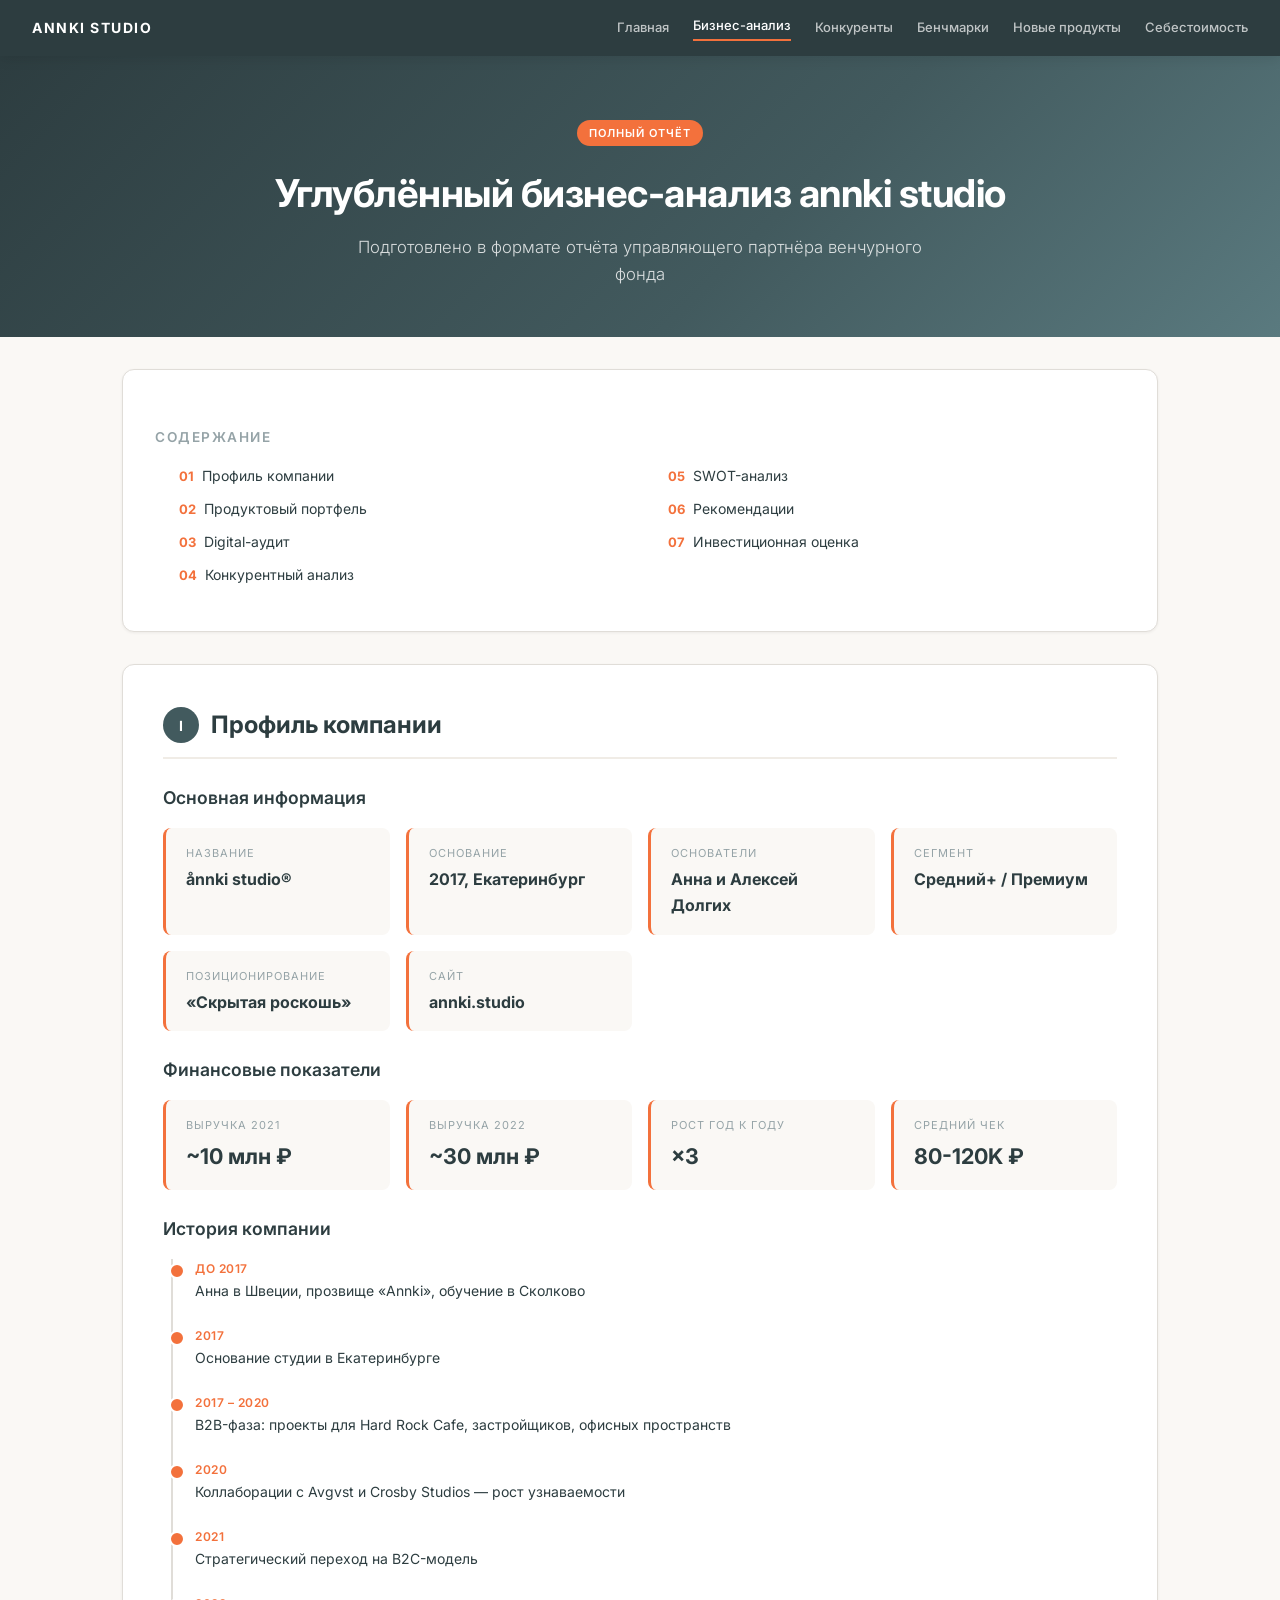
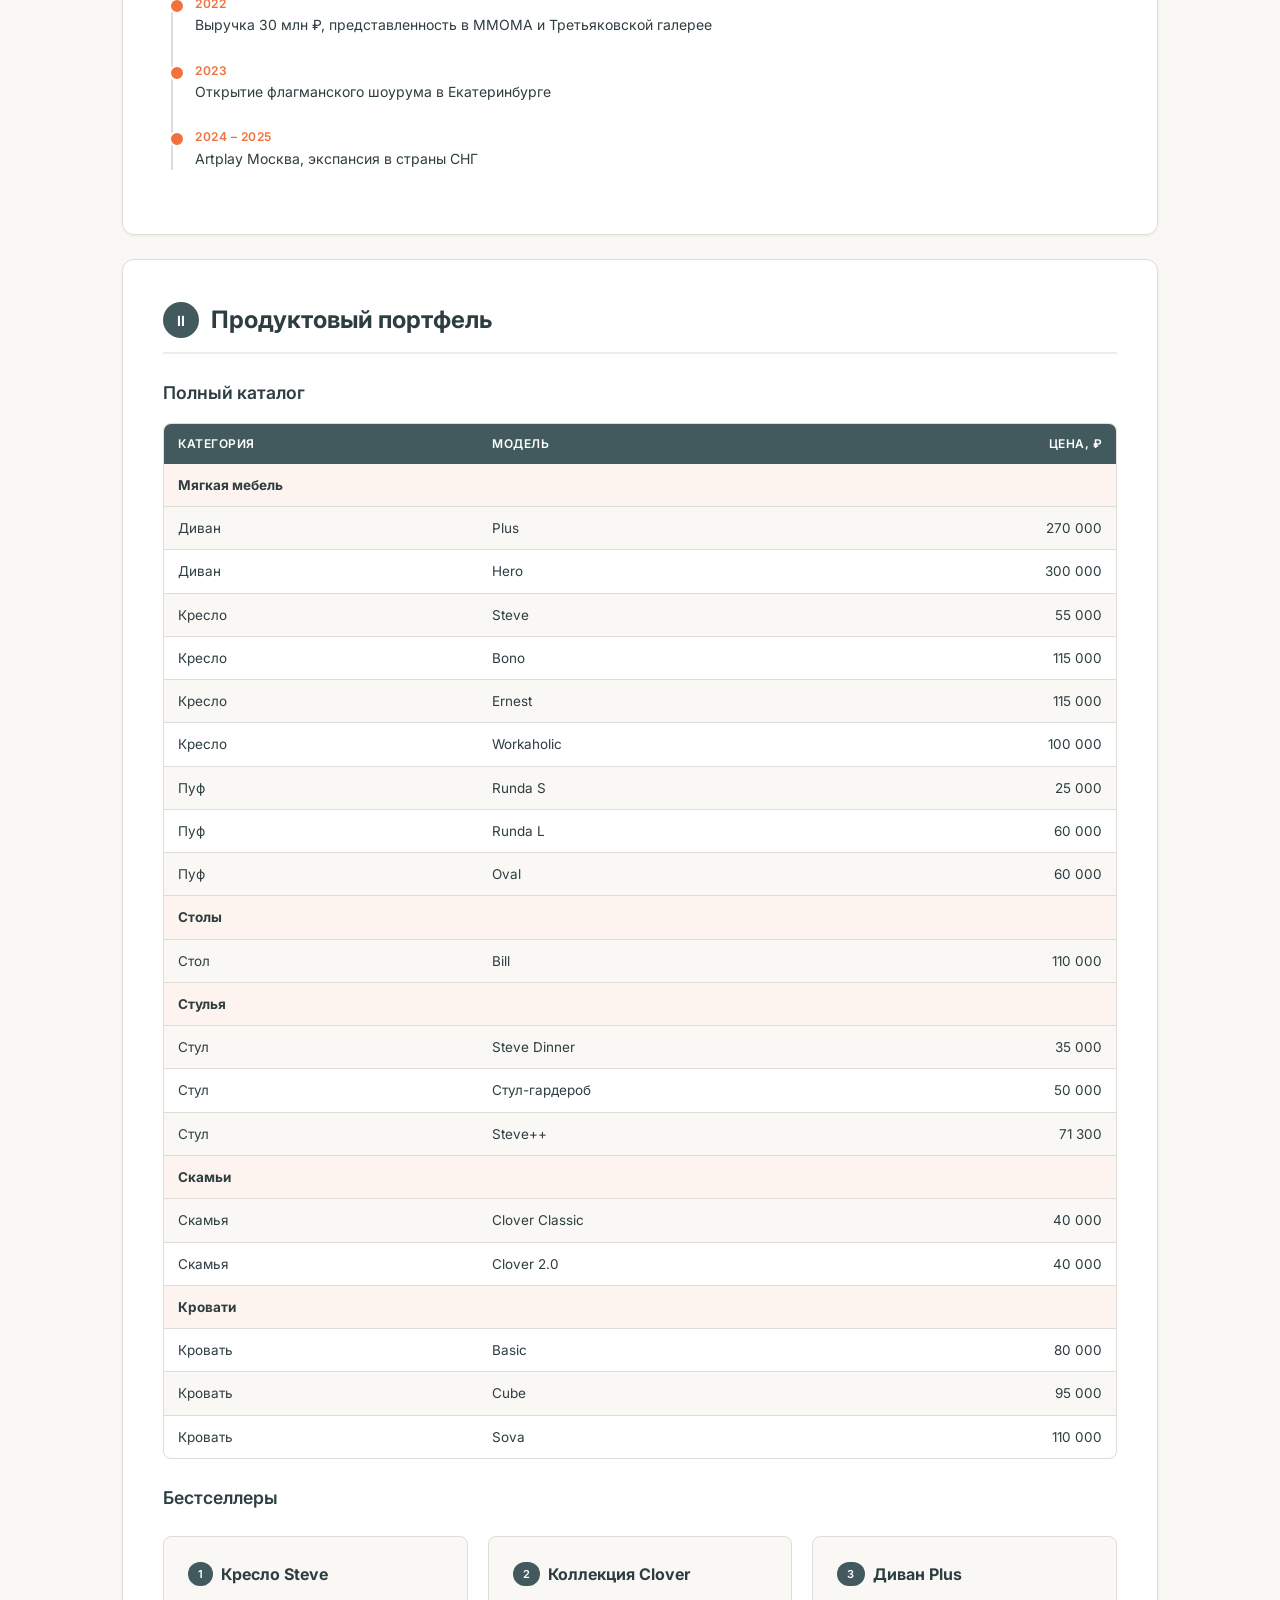
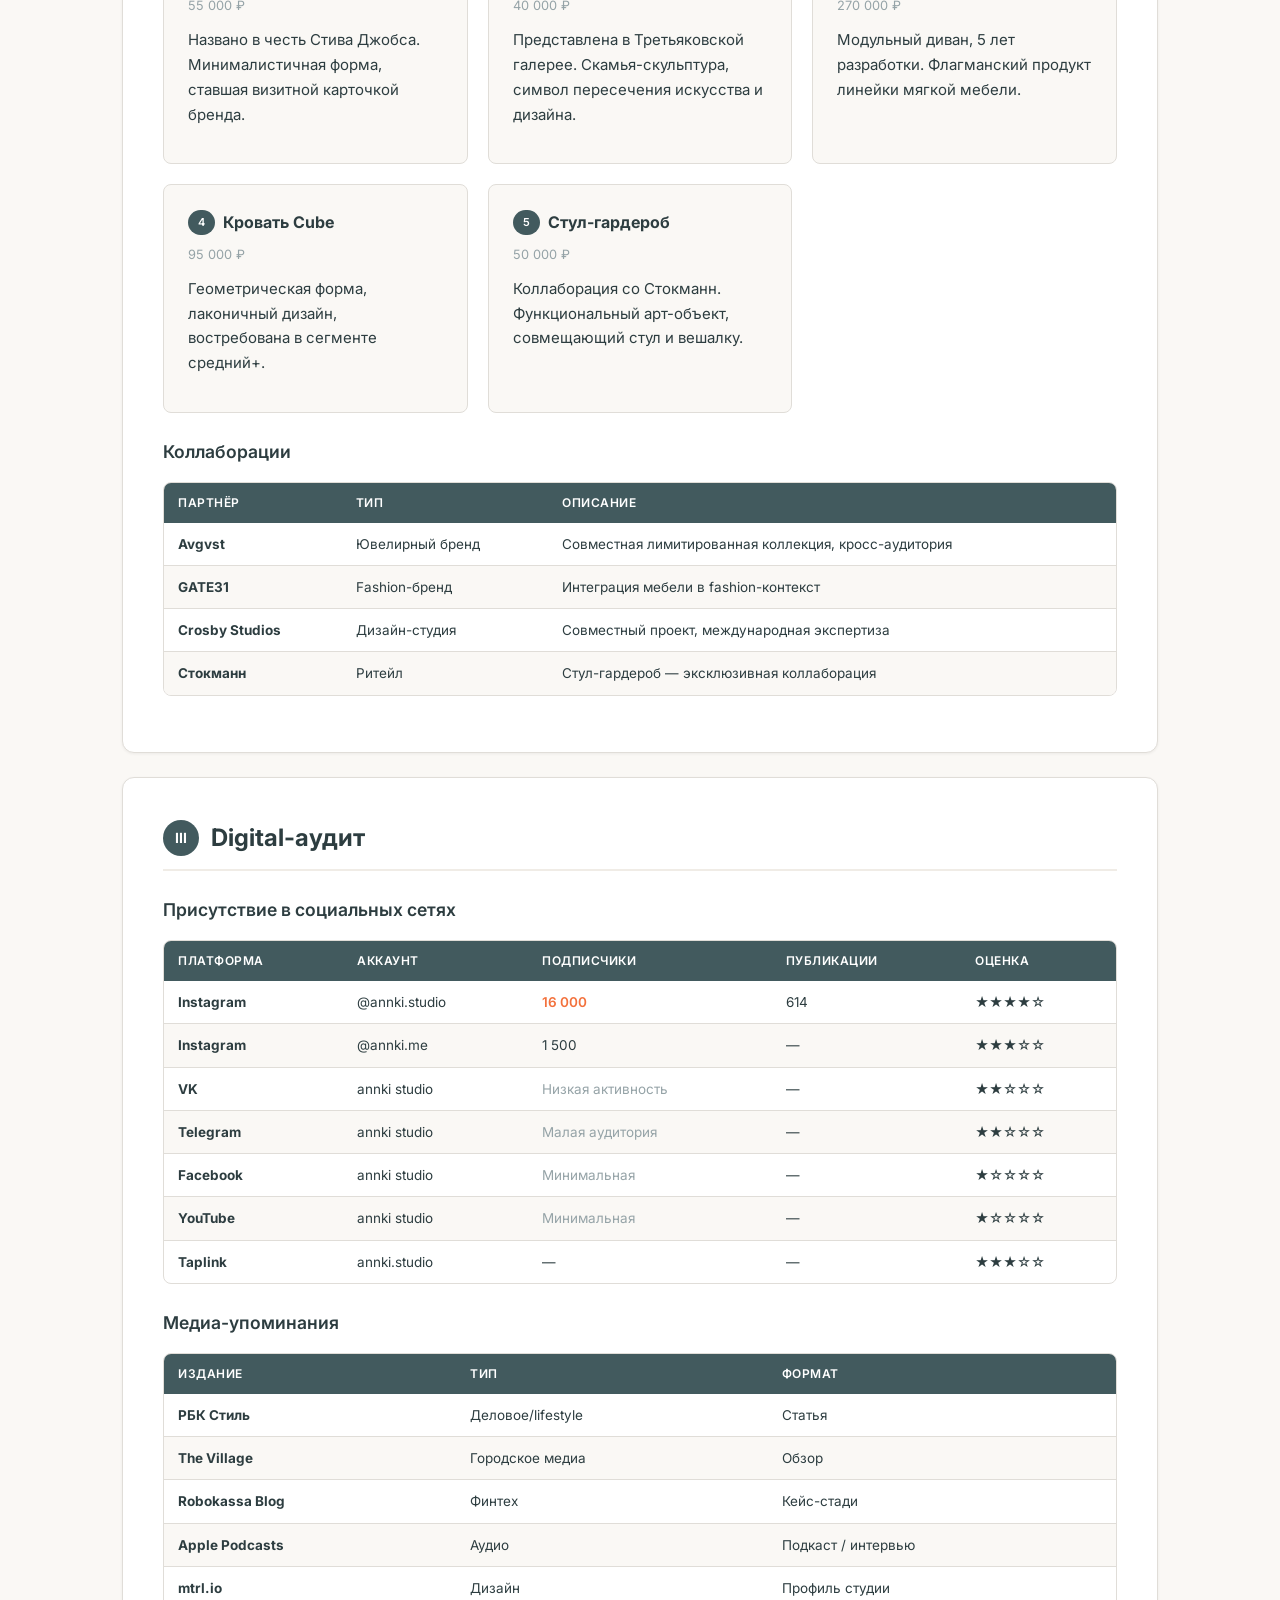
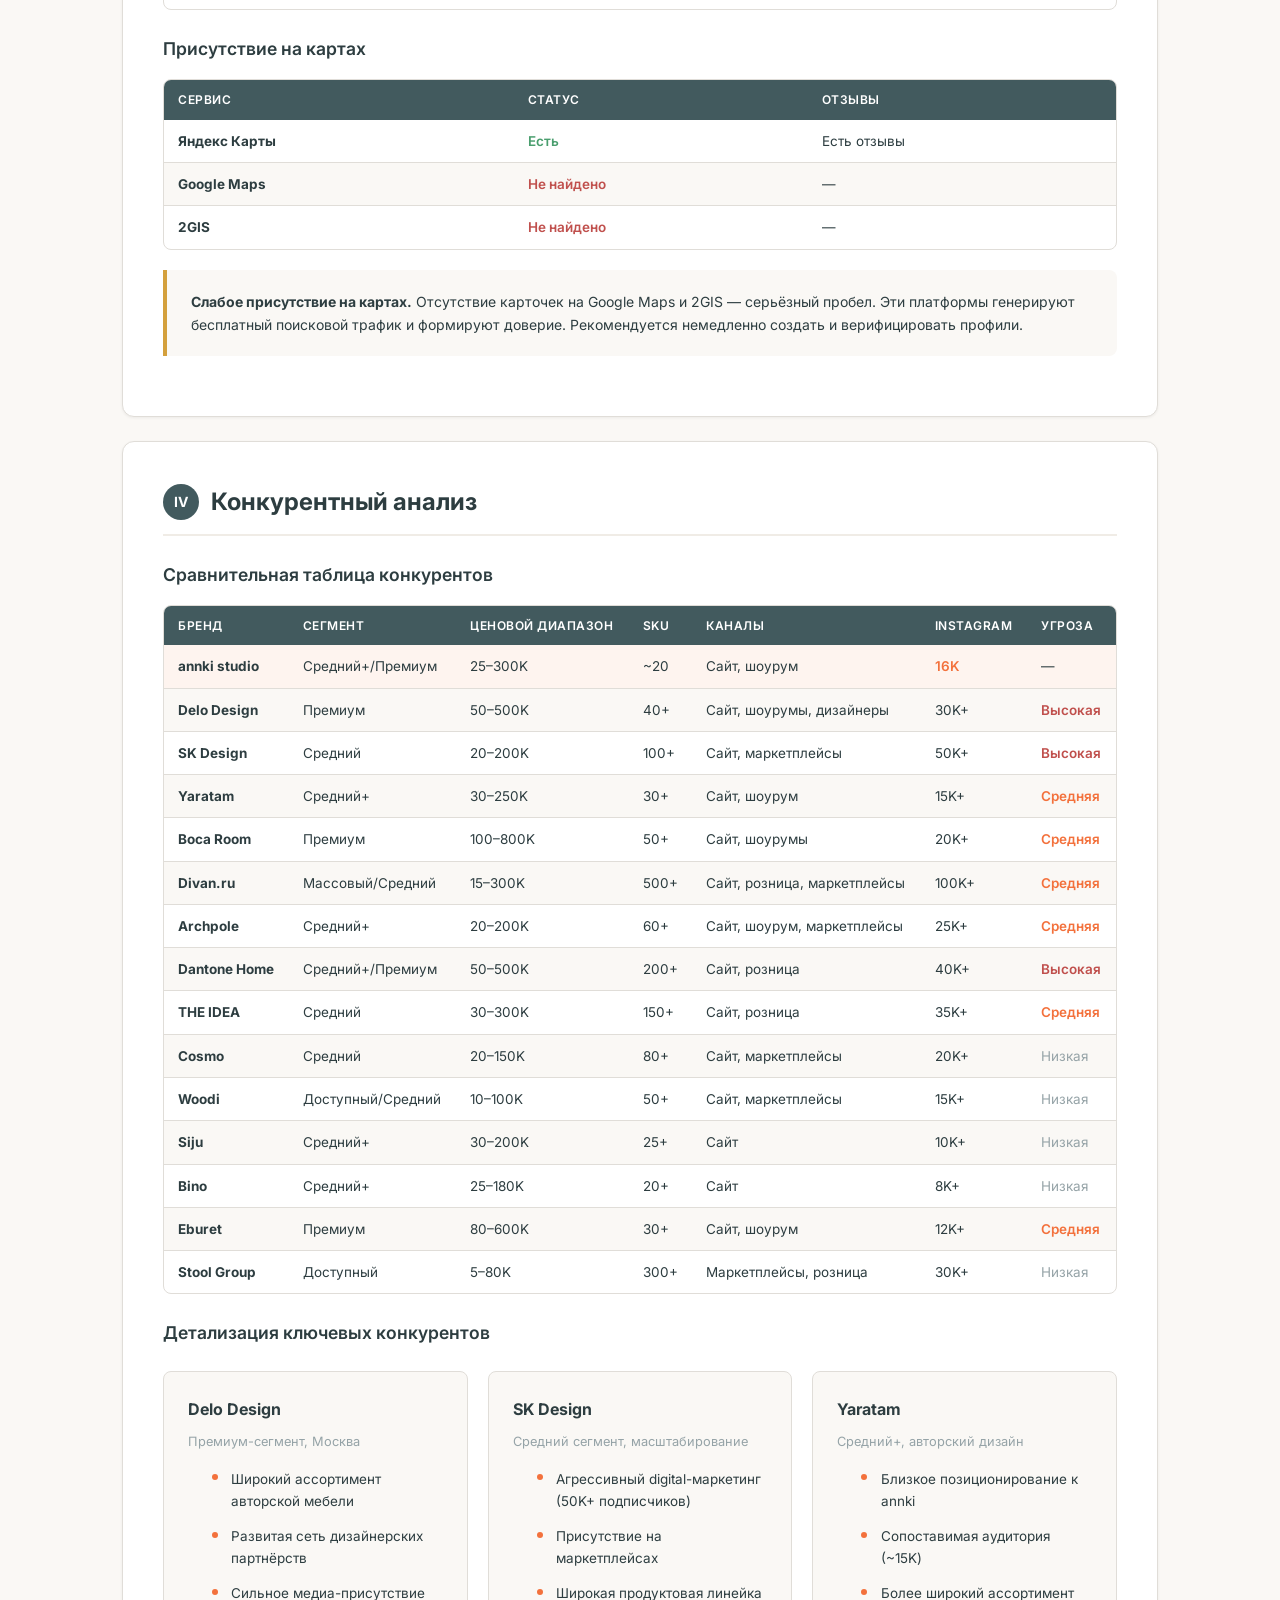
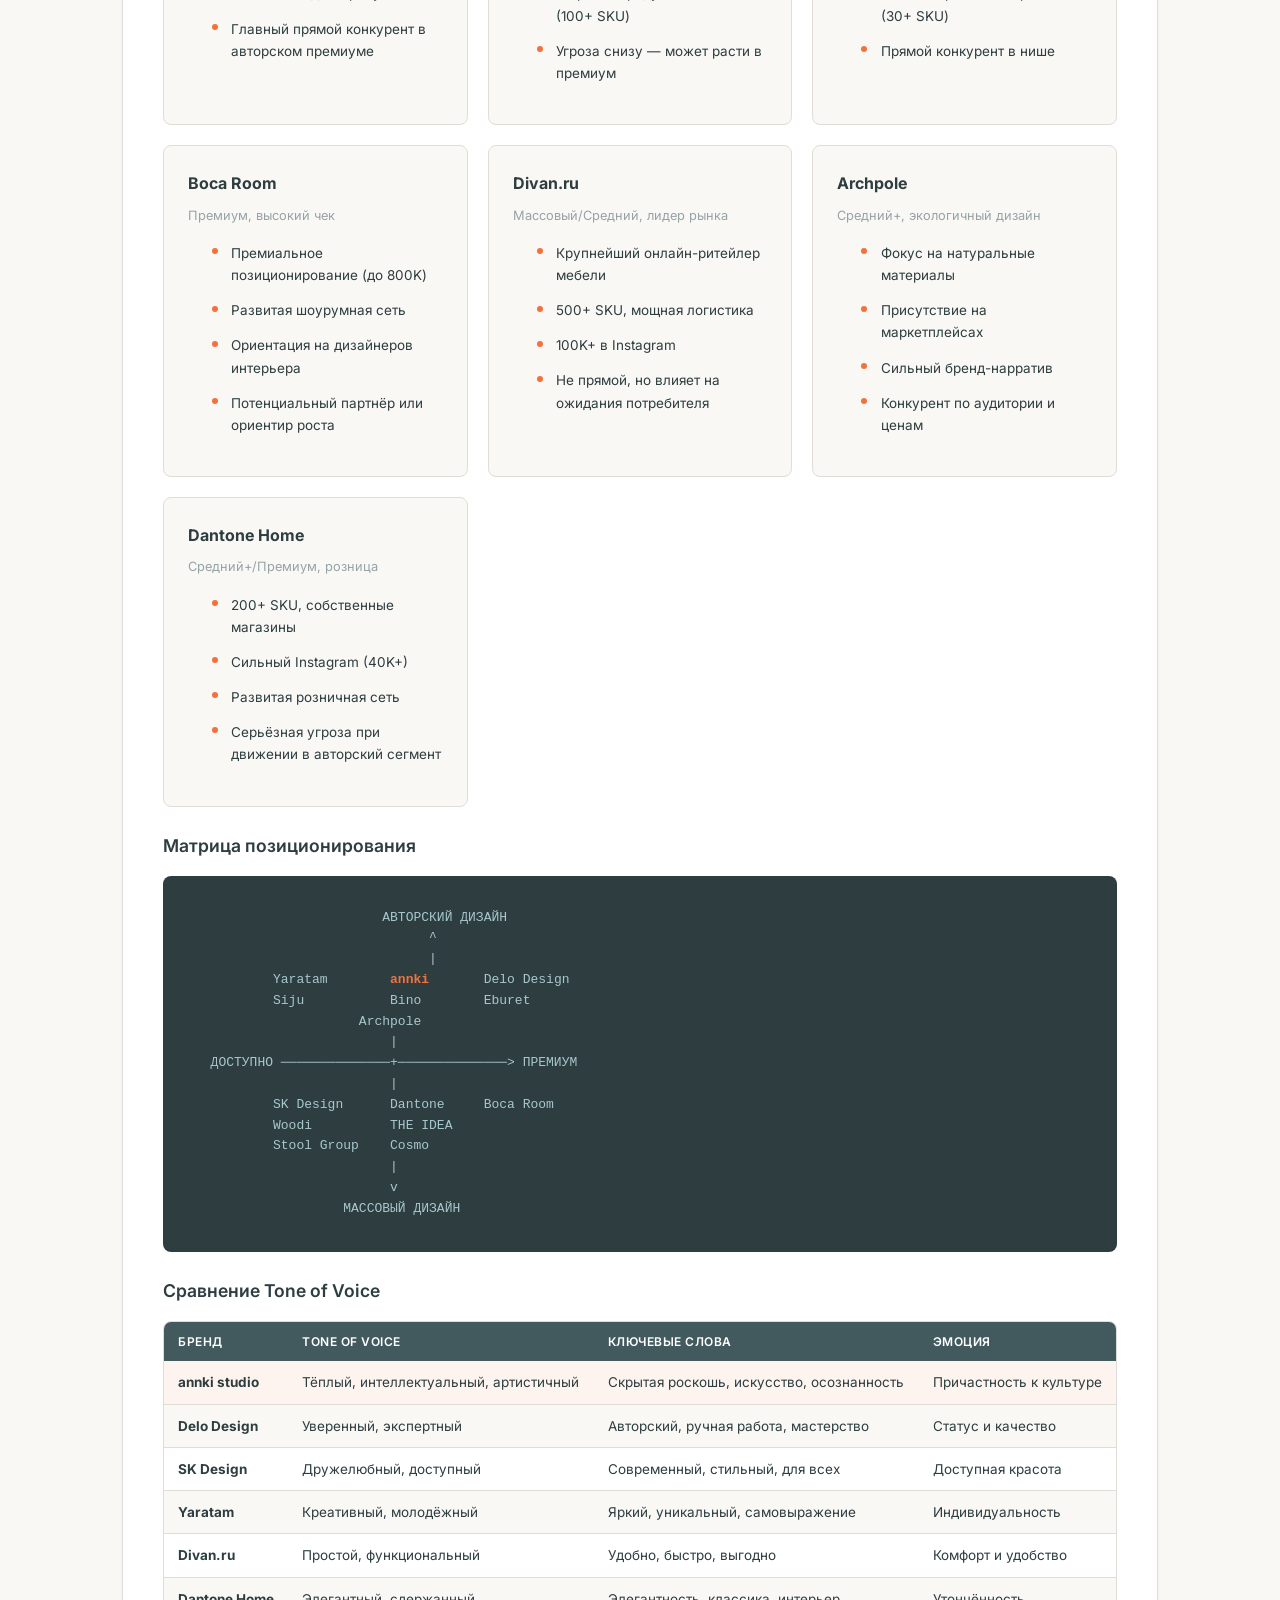
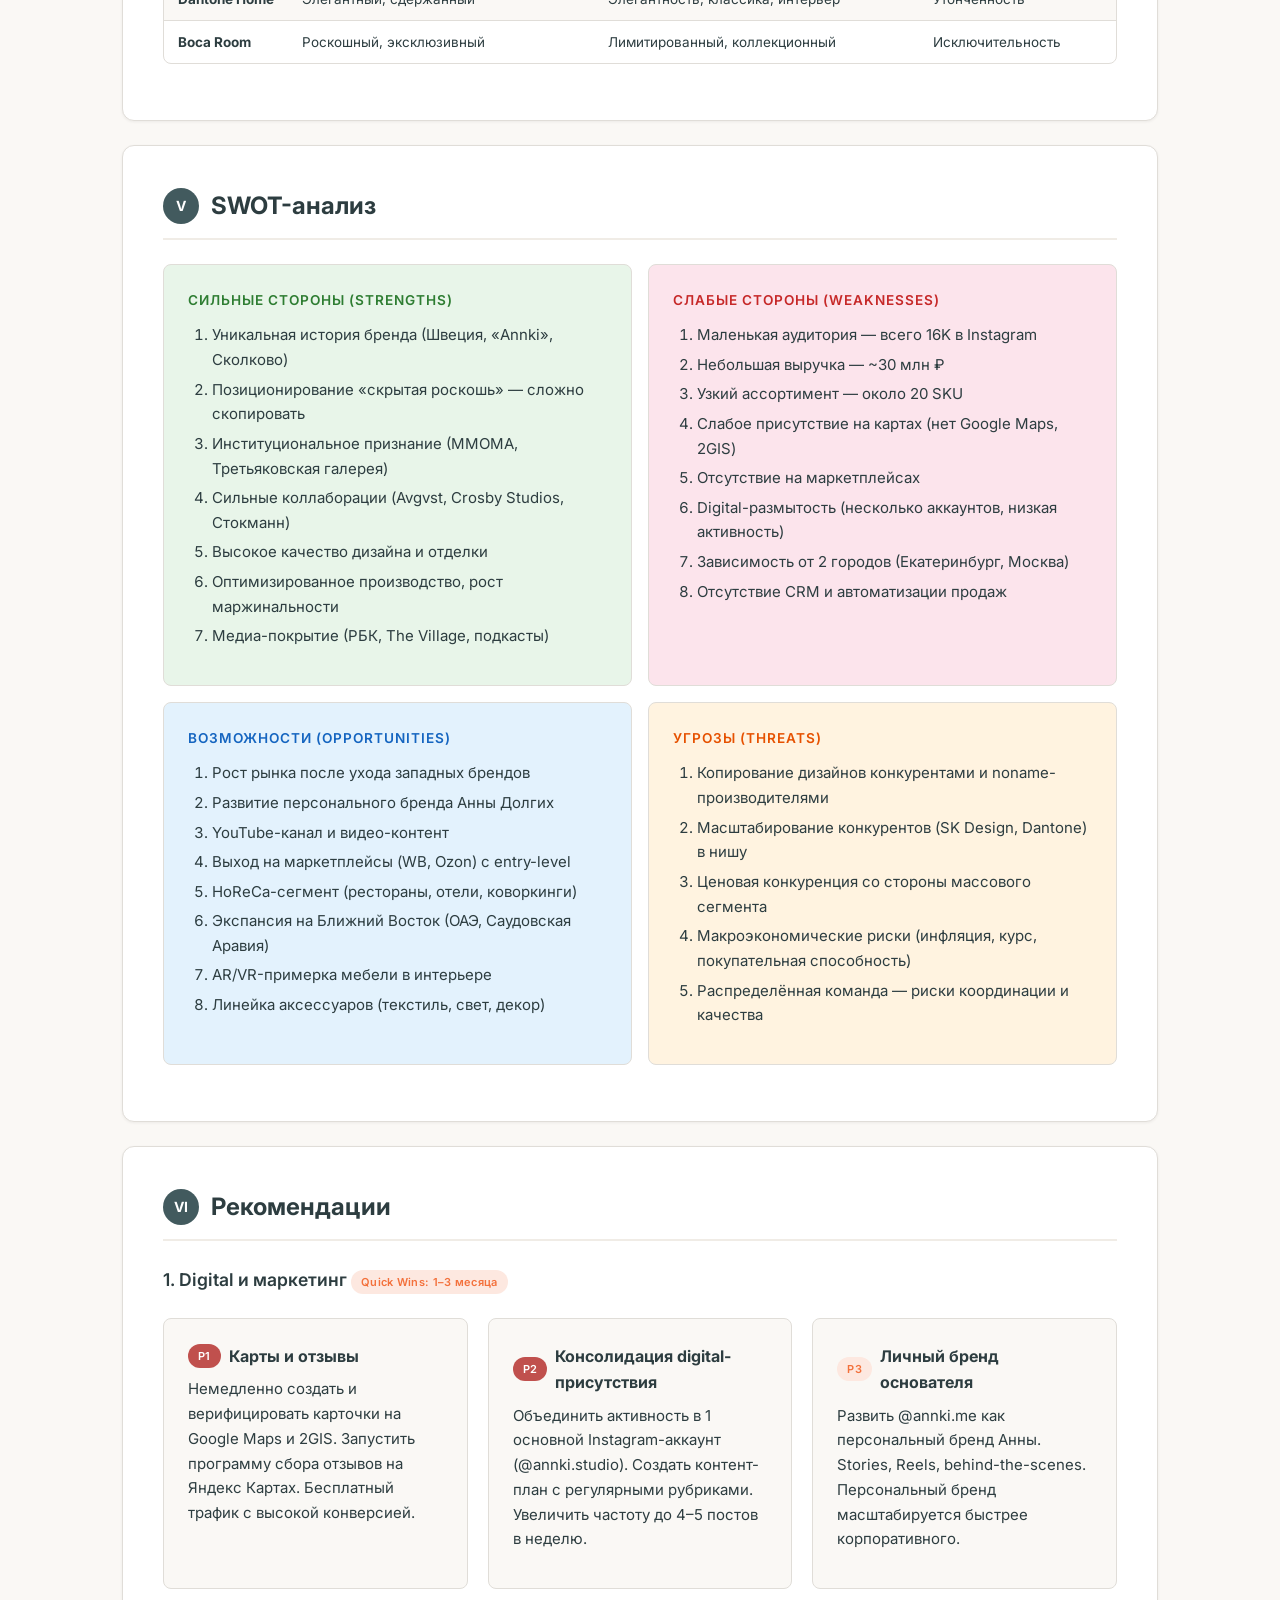
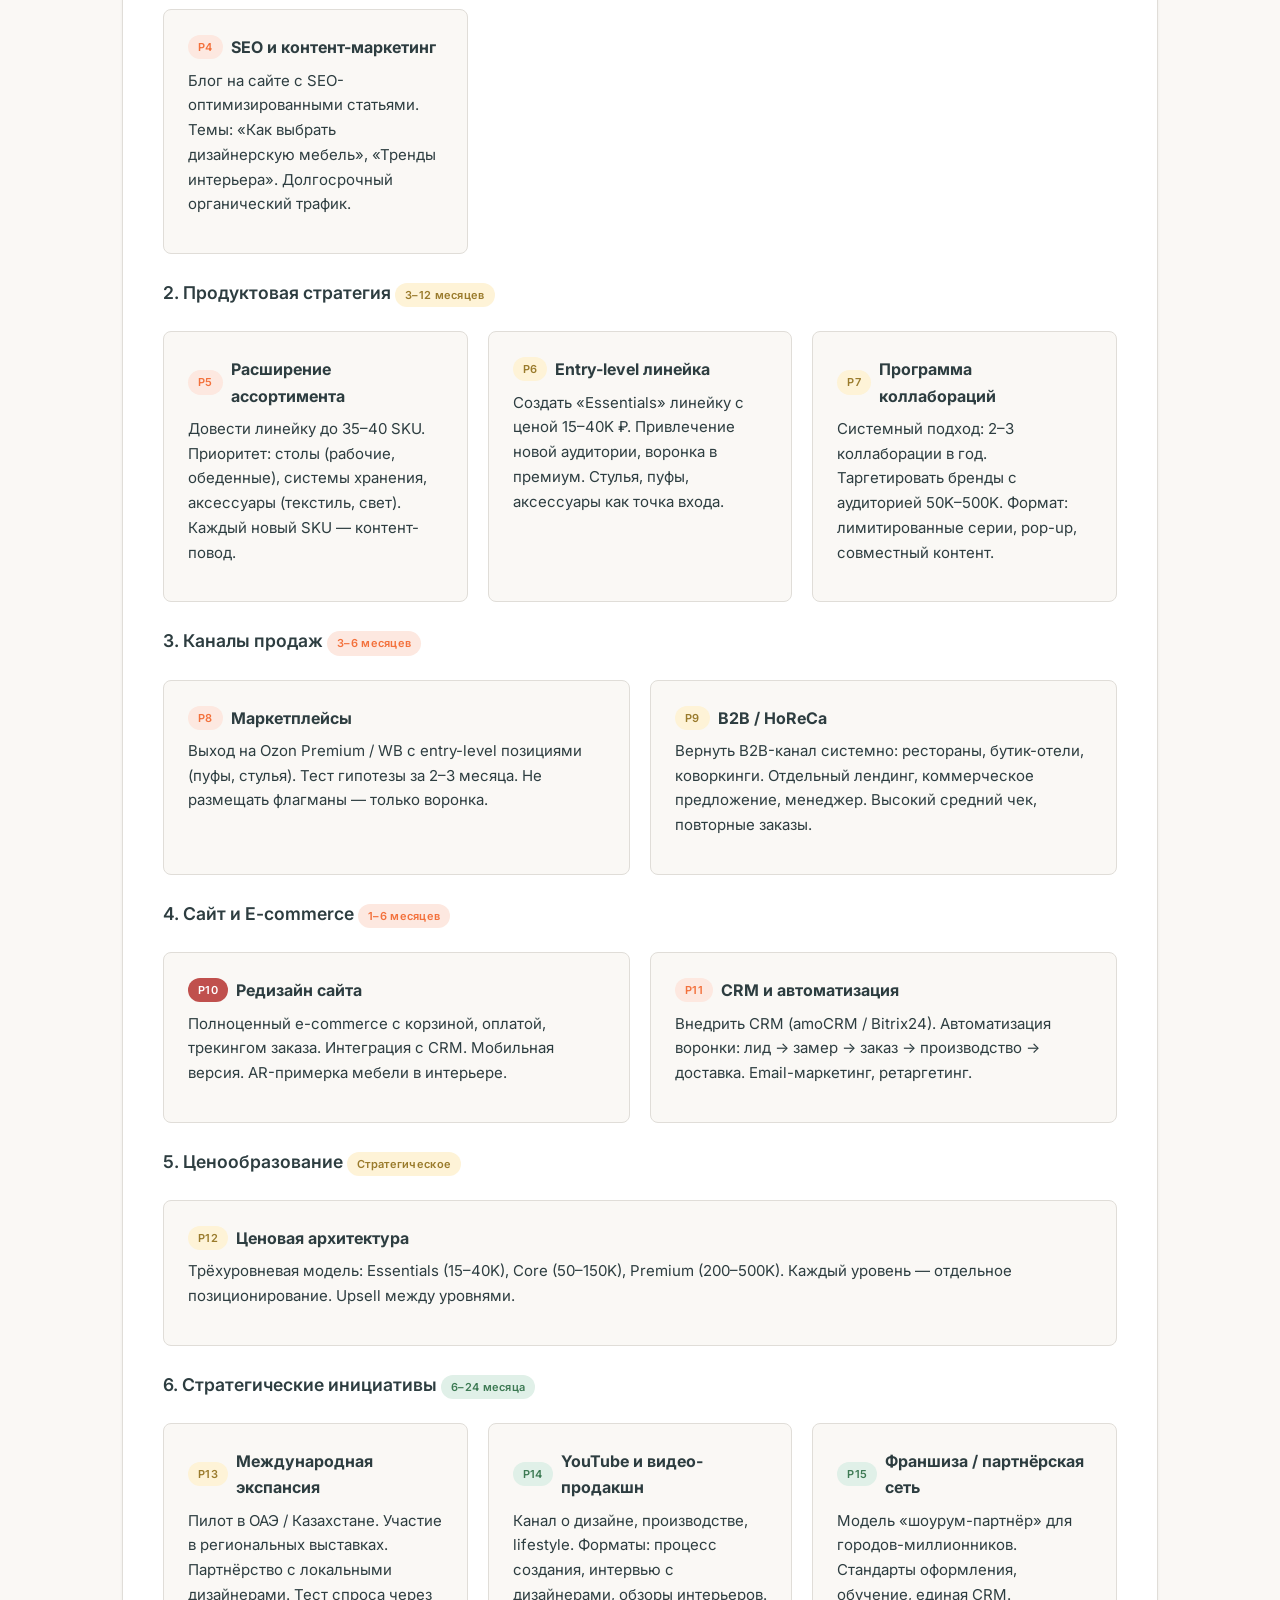
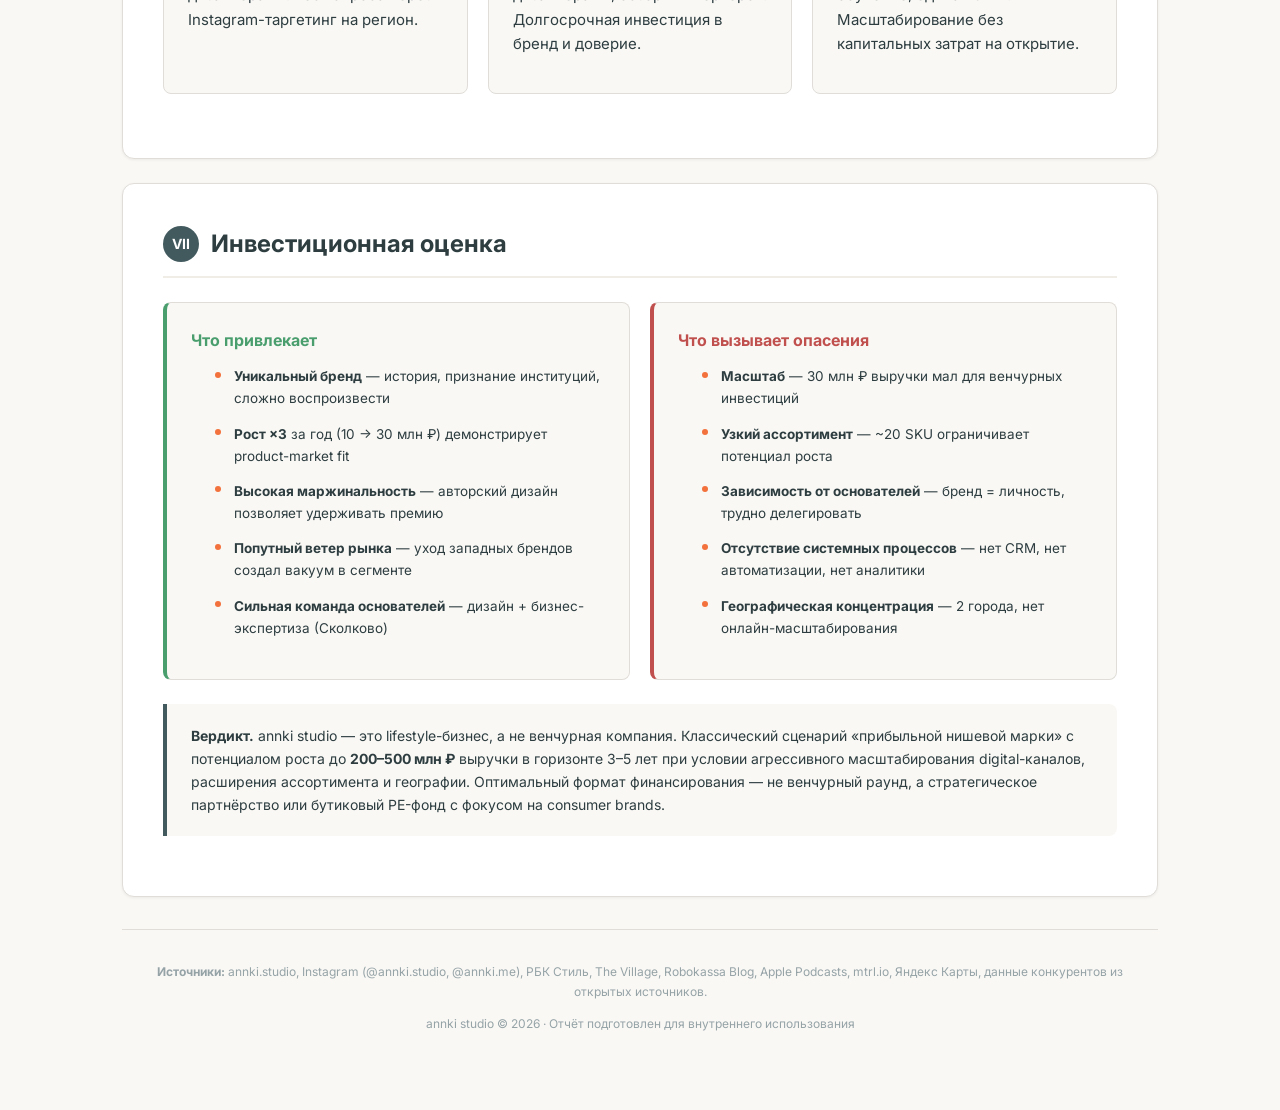
==== analysis.html @ 32418aeb "Initial commit: annki studio analytics portal" ====
<!DOCTYPE html>
<html lang="ru">
<head>
  <meta charset="UTF-8">
  <meta name="viewport" content="width=device-width, initial-scale=1.0">
  <title>Бизнес-анализ — annki studio</title>
  <link rel="stylesheet" href="style.css">
</head>
<body>

<!-- ── Navigation ── -->
<nav class="top-nav">
  <a href="index.html" class="brand">annki studio</a>
  <a href="index.html">Главная</a>
  <a href="analysis.html" class="active">Бизнес-анализ</a>
  <a href="competitors.html">Конкуренты</a>
  <a href="benchmarks.html">Бенчмарки</a>
  <a href="new-products.html">Новые продукты</a>
  <a href="cost-analysis.html">Себестоимость</a>
</nav>

<!-- ── Hero ── -->
<section class="hero">
  <div class="badge">Полный отчёт</div>
  <h1>Углублённый бизнес-анализ annki studio</h1>
  <p class="subtitle">Подготовлено в формате отчёта управляющего партнёра венчурного фонда</p>
</section>

<div class="container">

  <!-- ── Table of Contents ── -->
  <div class="toc">
    <h3>Содержание</h3>
    <ol>
      <li><a href="#part1">Профиль компании</a></li>
      <li><a href="#part2">Продуктовый портфель</a></li>
      <li><a href="#part3">Digital-аудит</a></li>
      <li><a href="#part4">Конкурентный анализ</a></li>
      <li><a href="#part5">SWOT-анализ</a></li>
      <li><a href="#part6">Рекомендации</a></li>
      <li><a href="#part7">Инвестиционная оценка</a></li>
    </ol>
  </div>

  <!-- ══════════════════════════════════════════════ -->
  <!-- PART I — COMPANY PROFILE                      -->
  <!-- ══════════════════════════════════════════════ -->
  <div class="section" id="part1">
    <h2 class="section-title"><span class="num">I</span> Профиль компании</h2>

    <h3>Основная информация</h3>
    <div class="kv-grid">
      <div class="kv-item">
        <div class="kv-label">Название</div>
        <div class="kv-value small">&aring;nnki studio&reg;</div>
      </div>
      <div class="kv-item">
        <div class="kv-label">Основание</div>
        <div class="kv-value small">2017, Екатеринбург</div>
      </div>
      <div class="kv-item">
        <div class="kv-label">Основатели</div>
        <div class="kv-value small">Анна и Алексей Долгих</div>
      </div>
      <div class="kv-item">
        <div class="kv-label">Сегмент</div>
        <div class="kv-value small">Средний+ / Премиум</div>
      </div>
      <div class="kv-item">
        <div class="kv-label">Позиционирование</div>
        <div class="kv-value small">&laquo;Скрытая роскошь&raquo;</div>
      </div>
      <div class="kv-item">
        <div class="kv-label">Сайт</div>
        <div class="kv-value small">annki.studio</div>
      </div>
    </div>

    <h3>Финансовые показатели</h3>
    <div class="kv-grid">
      <div class="kv-item">
        <div class="kv-label">Выручка 2021</div>
        <div class="kv-value">~10 млн &#8381;</div>
      </div>
      <div class="kv-item">
        <div class="kv-label">Выручка 2022</div>
        <div class="kv-value">~30 млн &#8381;</div>
      </div>
      <div class="kv-item">
        <div class="kv-label">Рост год к году</div>
        <div class="kv-value">&times;3</div>
      </div>
      <div class="kv-item">
        <div class="kv-label">Средний чек</div>
        <div class="kv-value">80-120K &#8381;</div>
      </div>
    </div>

    <h3>История компании</h3>
    <div class="timeline">
      <div class="timeline-item">
        <div class="timeline-date">До 2017</div>
        <div class="timeline-content">Анна в Швеции, прозвище &laquo;Annki&raquo;, обучение в Сколково</div>
      </div>
      <div class="timeline-item">
        <div class="timeline-date">2017</div>
        <div class="timeline-content">Основание студии в Екатеринбурге</div>
      </div>
      <div class="timeline-item">
        <div class="timeline-date">2017 &ndash; 2020</div>
        <div class="timeline-content">B2B-фаза: проекты для Hard Rock Cafe, застройщиков, офисных пространств</div>
      </div>
      <div class="timeline-item">
        <div class="timeline-date">2020</div>
        <div class="timeline-content">Коллаборации с Avgvst и Crosby Studios &mdash; рост узнаваемости</div>
      </div>
      <div class="timeline-item">
        <div class="timeline-date">2021</div>
        <div class="timeline-content">Стратегический переход на B2C-модель</div>
      </div>
      <div class="timeline-item">
        <div class="timeline-date">2022</div>
        <div class="timeline-content">Выручка 30&nbsp;млн&nbsp;&#8381;, представленность в ММОМА и Третьяковской галерее</div>
      </div>
      <div class="timeline-item">
        <div class="timeline-date">2023</div>
        <div class="timeline-content">Открытие флагманского шоурума в Екатеринбурге</div>
      </div>
      <div class="timeline-item">
        <div class="timeline-date">2024 &ndash; 2025</div>
        <div class="timeline-content">Artplay Москва, экспансия в страны СНГ</div>
      </div>
    </div>
  </div>

  <!-- ══════════════════════════════════════════════ -->
  <!-- PART II — PRODUCT PORTFOLIO                   -->
  <!-- ══════════════════════════════════════════════ -->
  <div class="section" id="part2">
    <h2 class="section-title"><span class="num">II</span> Продуктовый портфель</h2>

    <h3>Полный каталог</h3>
    <div class="table-wrap">
      <table>
        <thead>
          <tr>
            <th>Категория</th>
            <th>Модель</th>
            <th style="text-align:right">Цена, &#8381;</th>
          </tr>
        </thead>
        <tbody>
          <tr class="cell-highlight"><td colspan="3"><strong>Мягкая мебель</strong></td></tr>
          <tr><td>Диван</td><td>Plus</td><td style="text-align:right">270 000</td></tr>
          <tr><td>Диван</td><td>Hero</td><td style="text-align:right">300 000</td></tr>
          <tr><td>Кресло</td><td>Steve</td><td style="text-align:right">55 000</td></tr>
          <tr><td>Кресло</td><td>Bono</td><td style="text-align:right">115 000</td></tr>
          <tr><td>Кресло</td><td>Ernest</td><td style="text-align:right">115 000</td></tr>
          <tr><td>Кресло</td><td>Workaholic</td><td style="text-align:right">100 000</td></tr>
          <tr><td>Пуф</td><td>Runda S</td><td style="text-align:right">25 000</td></tr>
          <tr><td>Пуф</td><td>Runda L</td><td style="text-align:right">60 000</td></tr>
          <tr><td>Пуф</td><td>Oval</td><td style="text-align:right">60 000</td></tr>
          <tr class="cell-highlight"><td colspan="3"><strong>Столы</strong></td></tr>
          <tr><td>Стол</td><td>Bill</td><td style="text-align:right">110 000</td></tr>
          <tr class="cell-highlight"><td colspan="3"><strong>Стулья</strong></td></tr>
          <tr><td>Стул</td><td>Steve Dinner</td><td style="text-align:right">35 000</td></tr>
          <tr><td>Стул</td><td>Стул-гардероб</td><td style="text-align:right">50 000</td></tr>
          <tr><td>Стул</td><td>Steve++</td><td style="text-align:right">71 300</td></tr>
          <tr class="cell-highlight"><td colspan="3"><strong>Скамьи</strong></td></tr>
          <tr><td>Скамья</td><td>Clover Classic</td><td style="text-align:right">40 000</td></tr>
          <tr><td>Скамья</td><td>Clover 2.0</td><td style="text-align:right">40 000</td></tr>
          <tr class="cell-highlight"><td colspan="3"><strong>Кровати</strong></td></tr>
          <tr><td>Кровать</td><td>Basic</td><td style="text-align:right">80 000</td></tr>
          <tr><td>Кровать</td><td>Cube</td><td style="text-align:right">95 000</td></tr>
          <tr><td>Кровать</td><td>Sova</td><td style="text-align:right">110 000</td></tr>
        </tbody>
      </table>
    </div>

    <h3>Бестселлеры</h3>
    <div class="card-grid">
      <div class="card">
        <div class="card-title"><span class="tag tag-primary">1</span> Кресло Steve</div>
        <div class="card-subtitle">55 000 &#8381;</div>
        <p>Названо в честь Стива Джобса. Минималистичная форма, ставшая визитной карточкой бренда.</p>
      </div>
      <div class="card">
        <div class="card-title"><span class="tag tag-primary">2</span> Коллекция Clover</div>
        <div class="card-subtitle">40 000 &#8381;</div>
        <p>Представлена в Третьяковской галерее. Скамья-скульптура, символ пересечения искусства и дизайна.</p>
      </div>
      <div class="card">
        <div class="card-title"><span class="tag tag-primary">3</span> Диван Plus</div>
        <div class="card-subtitle">270 000 &#8381;</div>
        <p>Модульный диван, 5 лет разработки. Флагманский продукт линейки мягкой мебели.</p>
      </div>
      <div class="card">
        <div class="card-title"><span class="tag tag-primary">4</span> Кровать Cube</div>
        <div class="card-subtitle">95 000 &#8381;</div>
        <p>Геометрическая форма, лаконичный дизайн, востребована в сегменте средний+.</p>
      </div>
      <div class="card">
        <div class="card-title"><span class="tag tag-primary">5</span> Стул-гардероб</div>
        <div class="card-subtitle">50 000 &#8381;</div>
        <p>Коллаборация со Стокманн. Функциональный арт-объект, совмещающий стул и вешалку.</p>
      </div>
    </div>

    <h3>Коллаборации</h3>
    <div class="table-wrap">
      <table>
        <thead>
          <tr>
            <th>Партнёр</th>
            <th>Тип</th>
            <th>Описание</th>
          </tr>
        </thead>
        <tbody>
          <tr><td><strong>Avgvst</strong></td><td>Ювелирный бренд</td><td>Совместная лимитированная коллекция, кросс-аудитория</td></tr>
          <tr><td><strong>GATE31</strong></td><td>Fashion-бренд</td><td>Интеграция мебели в fashion-контекст</td></tr>
          <tr><td><strong>Crosby Studios</strong></td><td>Дизайн-студия</td><td>Совместный проект, международная экспертиза</td></tr>
          <tr><td><strong>Стокманн</strong></td><td>Ритейл</td><td>Стул-гардероб &mdash; эксклюзивная коллаборация</td></tr>
        </tbody>
      </table>
    </div>
  </div>

  <!-- ══════════════════════════════════════════════ -->
  <!-- PART III — DIGITAL AUDIT                      -->
  <!-- ══════════════════════════════════════════════ -->
  <div class="section" id="part3">
    <h2 class="section-title"><span class="num">III</span> Digital-аудит</h2>

    <h3>Присутствие в социальных сетях</h3>
    <div class="table-wrap">
      <table>
        <thead>
          <tr>
            <th>Платформа</th>
            <th>Аккаунт</th>
            <th>Подписчики</th>
            <th>Публикации</th>
            <th>Оценка</th>
          </tr>
        </thead>
        <tbody>
          <tr>
            <td><strong>Instagram</strong></td>
            <td>@annki.studio</td>
            <td class="cell-accent">16 000</td>
            <td>614</td>
            <td>&#9733;&#9733;&#9733;&#9733;&#9734;</td>
          </tr>
          <tr>
            <td><strong>Instagram</strong></td>
            <td>@annki.me</td>
            <td>1 500</td>
            <td>&mdash;</td>
            <td>&#9733;&#9733;&#9733;&#9734;&#9734;</td>
          </tr>
          <tr>
            <td><strong>VK</strong></td>
            <td>annki studio</td>
            <td class="cell-neutral">Низкая активность</td>
            <td>&mdash;</td>
            <td>&#9733;&#9733;&#9734;&#9734;&#9734;</td>
          </tr>
          <tr>
            <td><strong>Telegram</strong></td>
            <td>annki studio</td>
            <td class="cell-neutral">Малая аудитория</td>
            <td>&mdash;</td>
            <td>&#9733;&#9733;&#9734;&#9734;&#9734;</td>
          </tr>
          <tr>
            <td><strong>Facebook</strong></td>
            <td>annki studio</td>
            <td class="cell-neutral">Минимальная</td>
            <td>&mdash;</td>
            <td>&#9733;&#9734;&#9734;&#9734;&#9734;</td>
          </tr>
          <tr>
            <td><strong>YouTube</strong></td>
            <td>annki studio</td>
            <td class="cell-neutral">Минимальная</td>
            <td>&mdash;</td>
            <td>&#9733;&#9734;&#9734;&#9734;&#9734;</td>
          </tr>
          <tr>
            <td><strong>Taplink</strong></td>
            <td>annki.studio</td>
            <td>&mdash;</td>
            <td>&mdash;</td>
            <td>&#9733;&#9733;&#9733;&#9734;&#9734;</td>
          </tr>
        </tbody>
      </table>
    </div>

    <h3>Медиа-упоминания</h3>
    <div class="table-wrap">
      <table>
        <thead>
          <tr>
            <th>Издание</th>
            <th>Тип</th>
            <th>Формат</th>
          </tr>
        </thead>
        <tbody>
          <tr><td><strong>РБК Стиль</strong></td><td>Деловое/lifestyle</td><td>Статья</td></tr>
          <tr><td><strong>The Village</strong></td><td>Городское медиа</td><td>Обзор</td></tr>
          <tr><td><strong>Robokassa Blog</strong></td><td>Финтех</td><td>Кейс-стади</td></tr>
          <tr><td><strong>Apple Podcasts</strong></td><td>Аудио</td><td>Подкаст / интервью</td></tr>
          <tr><td><strong>mtrl.io</strong></td><td>Дизайн</td><td>Профиль студии</td></tr>
        </tbody>
      </table>
    </div>

    <h3>Присутствие на картах</h3>
    <div class="table-wrap">
      <table>
        <thead>
          <tr>
            <th>Сервис</th>
            <th>Статус</th>
            <th>Отзывы</th>
          </tr>
        </thead>
        <tbody>
          <tr><td><strong>Яндекс Карты</strong></td><td class="cell-positive">Есть</td><td>Есть отзывы</td></tr>
          <tr><td><strong>Google Maps</strong></td><td class="cell-negative">Не найдено</td><td>&mdash;</td></tr>
          <tr><td><strong>2GIS</strong></td><td class="cell-negative">Не найдено</td><td>&mdash;</td></tr>
        </tbody>
      </table>
    </div>

    <div class="callout callout-warning">
      <strong>Слабое присутствие на картах.</strong> Отсутствие карточек на Google Maps и 2GIS &mdash; серьёзный пробел. Эти платформы генерируют бесплатный поисковой трафик и формируют доверие. Рекомендуется немедленно создать и верифицировать профили.
    </div>
  </div>

  <!-- ══════════════════════════════════════════════ -->
  <!-- PART IV — COMPETITOR ANALYSIS                 -->
  <!-- ══════════════════════════════════════════════ -->
  <div class="section" id="part4">
    <h2 class="section-title"><span class="num">IV</span> Конкурентный анализ</h2>

    <h3>Сравнительная таблица конкурентов</h3>
    <div class="table-wrap">
      <table>
        <thead>
          <tr>
            <th>Бренд</th>
            <th>Сегмент</th>
            <th>Ценовой диапазон</th>
            <th>SKU</th>
            <th>Каналы</th>
            <th>Instagram</th>
            <th>Угроза</th>
          </tr>
        </thead>
        <tbody>
          <tr class="cell-highlight">
            <td><strong>annki studio</strong></td>
            <td>Средний+/Премиум</td>
            <td>25&ndash;300K</td>
            <td>~20</td>
            <td>Сайт, шоурум</td>
            <td class="cell-accent">16K</td>
            <td>&mdash;</td>
          </tr>
          <tr>
            <td><strong>Delo Design</strong></td>
            <td>Премиум</td>
            <td>50&ndash;500K</td>
            <td>40+</td>
            <td>Сайт, шоурумы, дизайнеры</td>
            <td>30K+</td>
            <td class="cell-negative">Высокая</td>
          </tr>
          <tr>
            <td><strong>SK Design</strong></td>
            <td>Средний</td>
            <td>20&ndash;200K</td>
            <td>100+</td>
            <td>Сайт, маркетплейсы</td>
            <td>50K+</td>
            <td class="cell-negative">Высокая</td>
          </tr>
          <tr>
            <td><strong>Yaratam</strong></td>
            <td>Средний+</td>
            <td>30&ndash;250K</td>
            <td>30+</td>
            <td>Сайт, шоурум</td>
            <td>15K+</td>
            <td class="cell-accent">Средняя</td>
          </tr>
          <tr>
            <td><strong>Boca Room</strong></td>
            <td>Премиум</td>
            <td>100&ndash;800K</td>
            <td>50+</td>
            <td>Сайт, шоурумы</td>
            <td>20K+</td>
            <td class="cell-accent">Средняя</td>
          </tr>
          <tr>
            <td><strong>Divan.ru</strong></td>
            <td>Массовый/Средний</td>
            <td>15&ndash;300K</td>
            <td>500+</td>
            <td>Сайт, розница, маркетплейсы</td>
            <td>100K+</td>
            <td class="cell-accent">Средняя</td>
          </tr>
          <tr>
            <td><strong>Archpole</strong></td>
            <td>Средний+</td>
            <td>20&ndash;200K</td>
            <td>60+</td>
            <td>Сайт, шоурум, маркетплейсы</td>
            <td>25K+</td>
            <td class="cell-accent">Средняя</td>
          </tr>
          <tr>
            <td><strong>Dantone Home</strong></td>
            <td>Средний+/Премиум</td>
            <td>50&ndash;500K</td>
            <td>200+</td>
            <td>Сайт, розница</td>
            <td>40K+</td>
            <td class="cell-negative">Высокая</td>
          </tr>
          <tr>
            <td><strong>THE IDEA</strong></td>
            <td>Средний</td>
            <td>30&ndash;300K</td>
            <td>150+</td>
            <td>Сайт, розница</td>
            <td>35K+</td>
            <td class="cell-accent">Средняя</td>
          </tr>
          <tr>
            <td><strong>Cosmo</strong></td>
            <td>Средний</td>
            <td>20&ndash;150K</td>
            <td>80+</td>
            <td>Сайт, маркетплейсы</td>
            <td>20K+</td>
            <td class="cell-neutral">Низкая</td>
          </tr>
          <tr>
            <td><strong>Woodi</strong></td>
            <td>Доступный/Средний</td>
            <td>10&ndash;100K</td>
            <td>50+</td>
            <td>Сайт, маркетплейсы</td>
            <td>15K+</td>
            <td class="cell-neutral">Низкая</td>
          </tr>
          <tr>
            <td><strong>Siju</strong></td>
            <td>Средний+</td>
            <td>30&ndash;200K</td>
            <td>25+</td>
            <td>Сайт</td>
            <td>10K+</td>
            <td class="cell-neutral">Низкая</td>
          </tr>
          <tr>
            <td><strong>Bino</strong></td>
            <td>Средний+</td>
            <td>25&ndash;180K</td>
            <td>20+</td>
            <td>Сайт</td>
            <td>8K+</td>
            <td class="cell-neutral">Низкая</td>
          </tr>
          <tr>
            <td><strong>Eburet</strong></td>
            <td>Премиум</td>
            <td>80&ndash;600K</td>
            <td>30+</td>
            <td>Сайт, шоурум</td>
            <td>12K+</td>
            <td class="cell-accent">Средняя</td>
          </tr>
          <tr>
            <td><strong>Stool Group</strong></td>
            <td>Доступный</td>
            <td>5&ndash;80K</td>
            <td>300+</td>
            <td>Маркетплейсы, розница</td>
            <td>30K+</td>
            <td class="cell-neutral">Низкая</td>
          </tr>
        </tbody>
      </table>
    </div>

    <h3>Детализация ключевых конкурентов</h3>
    <div class="card-grid">
      <div class="card">
        <div class="card-title">Delo Design</div>
        <div class="card-subtitle">Премиум-сегмент, Москва</div>
        <ul>
          <li>Широкий ассортимент авторской мебели</li>
          <li>Развитая сеть дизайнерских партнёрств</li>
          <li>Сильное медиа-присутствие</li>
          <li>Главный прямой конкурент в авторском премиуме</li>
        </ul>
      </div>
      <div class="card">
        <div class="card-title">SK Design</div>
        <div class="card-subtitle">Средний сегмент, масштабирование</div>
        <ul>
          <li>Агрессивный digital-маркетинг (50K+ подписчиков)</li>
          <li>Присутствие на маркетплейсах</li>
          <li>Широкая продуктовая линейка (100+ SKU)</li>
          <li>Угроза снизу &mdash; может расти в премиум</li>
        </ul>
      </div>
      <div class="card">
        <div class="card-title">Yaratam</div>
        <div class="card-subtitle">Средний+, авторский дизайн</div>
        <ul>
          <li>Близкое позиционирование к annki</li>
          <li>Сопоставимая аудитория (~15K)</li>
          <li>Более широкий ассортимент (30+ SKU)</li>
          <li>Прямой конкурент в нише</li>
        </ul>
      </div>
      <div class="card">
        <div class="card-title">Boca Room</div>
        <div class="card-subtitle">Премиум, высокий чек</div>
        <ul>
          <li>Премиальное позиционирование (до 800K)</li>
          <li>Развитая шоурумная сеть</li>
          <li>Ориентация на дизайнеров интерьера</li>
          <li>Потенциальный партнёр или ориентир роста</li>
        </ul>
      </div>
      <div class="card">
        <div class="card-title">Divan.ru</div>
        <div class="card-subtitle">Массовый/Средний, лидер рынка</div>
        <ul>
          <li>Крупнейший онлайн-ритейлер мебели</li>
          <li>500+ SKU, мощная логистика</li>
          <li>100K+ в Instagram</li>
          <li>Не прямой, но влияет на ожидания потребителя</li>
        </ul>
      </div>
      <div class="card">
        <div class="card-title">Archpole</div>
        <div class="card-subtitle">Средний+, экологичный дизайн</div>
        <ul>
          <li>Фокус на натуральные материалы</li>
          <li>Присутствие на маркетплейсах</li>
          <li>Сильный бренд-нарратив</li>
          <li>Конкурент по аудитории и ценам</li>
        </ul>
      </div>
      <div class="card">
        <div class="card-title">Dantone Home</div>
        <div class="card-subtitle">Средний+/Премиум, розница</div>
        <ul>
          <li>200+ SKU, собственные магазины</li>
          <li>Сильный Instagram (40K+)</li>
          <li>Развитая розничная сеть</li>
          <li>Серьёзная угроза при движении в авторский сегмент</li>
        </ul>
      </div>
    </div>

    <h3>Матрица позиционирования</h3>
    <div class="chart-ascii">
<pre>
                        АВТОРСКИЙ ДИЗАЙН
                              ^
                              |
          Yaratam        <span class="highlight">annki</span>       Delo Design
          Siju           Bino        Eburet
                     Archpole
                         |
  ДОСТУПНО ──────────────+──────────────> ПРЕМИУМ
                         |
          SK Design      Dantone     Boca Room
          Woodi          THE IDEA
          Stool Group    Cosmo
                         |
                         v
                   МАССОВЫЙ ДИЗАЙН
</pre>
    </div>

    <h3>Сравнение Tone of Voice</h3>
    <div class="table-wrap">
      <table>
        <thead>
          <tr>
            <th>Бренд</th>
            <th>Tone of Voice</th>
            <th>Ключевые слова</th>
            <th>Эмоция</th>
          </tr>
        </thead>
        <tbody>
          <tr class="cell-highlight">
            <td><strong>annki studio</strong></td>
            <td>Тёплый, интеллектуальный, артистичный</td>
            <td>Скрытая роскошь, искусство, осознанность</td>
            <td>Причастность к культуре</td>
          </tr>
          <tr>
            <td><strong>Delo Design</strong></td>
            <td>Уверенный, экспертный</td>
            <td>Авторский, ручная работа, мастерство</td>
            <td>Статус и качество</td>
          </tr>
          <tr>
            <td><strong>SK Design</strong></td>
            <td>Дружелюбный, доступный</td>
            <td>Современный, стильный, для всех</td>
            <td>Доступная красота</td>
          </tr>
          <tr>
            <td><strong>Yaratam</strong></td>
            <td>Креативный, молодёжный</td>
            <td>Яркий, уникальный, самовыражение</td>
            <td>Индивидуальность</td>
          </tr>
          <tr>
            <td><strong>Divan.ru</strong></td>
            <td>Простой, функциональный</td>
            <td>Удобно, быстро, выгодно</td>
            <td>Комфорт и удобство</td>
          </tr>
          <tr>
            <td><strong>Dantone Home</strong></td>
            <td>Элегантный, сдержанный</td>
            <td>Элегантность, классика, интерьер</td>
            <td>Утончённость</td>
          </tr>
          <tr>
            <td><strong>Boca Room</strong></td>
            <td>Роскошный, эксклюзивный</td>
            <td>Лимитированный, коллекционный</td>
            <td>Исключительность</td>
          </tr>
        </tbody>
      </table>
    </div>
  </div>

  <!-- ══════════════════════════════════════════════ -->
  <!-- PART V — SWOT                                 -->
  <!-- ══════════════════════════════════════════════ -->
  <div class="section" id="part5">
    <h2 class="section-title"><span class="num">V</span> SWOT-анализ</h2>

    <div class="swot-grid">
      <!-- Strengths -->
      <div class="swot-box swot-s">
        <h4>Сильные стороны (Strengths)</h4>
        <ol>
          <li>Уникальная история бренда (Швеция, &laquo;Annki&raquo;, Сколково)</li>
          <li>Позиционирование &laquo;скрытая роскошь&raquo; &mdash; сложно скопировать</li>
          <li>Институциональное признание (ММОМА, Третьяковская галерея)</li>
          <li>Сильные коллаборации (Avgvst, Crosby Studios, Стокманн)</li>
          <li>Высокое качество дизайна и отделки</li>
          <li>Оптимизированное производство, рост маржинальности</li>
          <li>Медиа-покрытие (РБК, The Village, подкасты)</li>
        </ol>
      </div>

      <!-- Weaknesses -->
      <div class="swot-box swot-w">
        <h4>Слабые стороны (Weaknesses)</h4>
        <ol>
          <li>Маленькая аудитория &mdash; всего 16K в Instagram</li>
          <li>Небольшая выручка &mdash; ~30 млн &#8381;</li>
          <li>Узкий ассортимент &mdash; около 20 SKU</li>
          <li>Слабое присутствие на картах (нет Google Maps, 2GIS)</li>
          <li>Отсутствие на маркетплейсах</li>
          <li>Digital-размытость (несколько аккаунтов, низкая активность)</li>
          <li>Зависимость от 2 городов (Екатеринбург, Москва)</li>
          <li>Отсутствие CRM и автоматизации продаж</li>
        </ol>
      </div>

      <!-- Opportunities -->
      <div class="swot-box swot-o">
        <h4>Возможности (Opportunities)</h4>
        <ol>
          <li>Рост рынка после ухода западных брендов</li>
          <li>Развитие персонального бренда Анны Долгих</li>
          <li>YouTube-канал и видео-контент</li>
          <li>Выход на маркетплейсы (WB, Ozon) с entry-level</li>
          <li>HoReCa-сегмент (рестораны, отели, коворкинги)</li>
          <li>Экспансия на Ближний Восток (ОАЭ, Саудовская Аравия)</li>
          <li>AR/VR-примерка мебели в интерьере</li>
          <li>Линейка аксессуаров (текстиль, свет, декор)</li>
        </ol>
      </div>

      <!-- Threats -->
      <div class="swot-box swot-t">
        <h4>Угрозы (Threats)</h4>
        <ol>
          <li>Копирование дизайнов конкурентами и noname-производителями</li>
          <li>Масштабирование конкурентов (SK Design, Dantone) в нишу</li>
          <li>Ценовая конкуренция со стороны массового сегмента</li>
          <li>Макроэкономические риски (инфляция, курс, покупательная способность)</li>
          <li>Распределённая команда &mdash; риски координации и качества</li>
        </ol>
      </div>
    </div>
  </div>

  <!-- ══════════════════════════════════════════════ -->
  <!-- PART VI — RECOMMENDATIONS                     -->
  <!-- ══════════════════════════════════════════════ -->
  <div class="section" id="part6">
    <h2 class="section-title"><span class="num">VI</span> Рекомендации</h2>

    <!-- Group 1 -->
    <h3>1. Digital и маркетинг <span class="tag tag-high">Quick Wins: 1&ndash;3 месяца</span></h3>
    <div class="card-grid">
      <div class="card">
        <div class="card-title"><span class="tag tag-critical">P1</span> Карты и отзывы</div>
        <p>Немедленно создать и верифицировать карточки на Google Maps и 2GIS. Запустить программу сбора отзывов на Яндекс Картах. Бесплатный трафик с высокой конверсией.</p>
      </div>
      <div class="card">
        <div class="card-title"><span class="tag tag-critical">P2</span> Консолидация digital-присутствия</div>
        <p>Объединить активность в 1 основной Instagram-аккаунт (@annki.studio). Создать контент-план с регулярными рубриками. Увеличить частоту до 4&ndash;5 постов в неделю.</p>
      </div>
      <div class="card">
        <div class="card-title"><span class="tag tag-high">P3</span> Личный бренд основателя</div>
        <p>Развить @annki.me как персональный бренд Анны. Stories, Reels, behind-the-scenes. Персональный бренд масштабируется быстрее корпоративного.</p>
      </div>
      <div class="card">
        <div class="card-title"><span class="tag tag-high">P4</span> SEO и контент-маркетинг</div>
        <p>Блог на сайте с SEO-оптимизированными статьями. Темы: &laquo;Как выбрать дизайнерскую мебель&raquo;, &laquo;Тренды интерьера&raquo;. Долгосрочный органический трафик.</p>
      </div>
    </div>

    <!-- Group 2 -->
    <h3>2. Продуктовая стратегия <span class="tag tag-medium">3&ndash;12 месяцев</span></h3>
    <div class="card-grid">
      <div class="card">
        <div class="card-title"><span class="tag tag-high">P5</span> Расширение ассортимента</div>
        <p>Довести линейку до 35&ndash;40 SKU. Приоритет: столы (рабочие, обеденные), системы хранения, аксессуары (текстиль, свет). Каждый новый SKU &mdash; контент-повод.</p>
      </div>
      <div class="card">
        <div class="card-title"><span class="tag tag-medium">P6</span> Entry-level линейка</div>
        <p>Создать &laquo;Essentials&raquo; линейку с ценой 15&ndash;40K &#8381;. Привлечение новой аудитории, воронка в премиум. Стулья, пуфы, аксессуары как точка входа.</p>
      </div>
      <div class="card">
        <div class="card-title"><span class="tag tag-medium">P7</span> Программа коллабораций</div>
        <p>Системный подход: 2&ndash;3 коллаборации в год. Таргетировать бренды с аудиторией 50K&ndash;500K. Формат: лимитированные серии, pop-up, совместный контент.</p>
      </div>
    </div>

    <!-- Group 3 -->
    <h3>3. Каналы продаж <span class="tag tag-high">3&ndash;6 месяцев</span></h3>
    <div class="card-grid">
      <div class="card">
        <div class="card-title"><span class="tag tag-high">P8</span> Маркетплейсы</div>
        <p>Выход на Ozon Premium / WB с entry-level позициями (пуфы, стулья). Тест гипотезы за 2&ndash;3 месяца. Не размещать флагманы &mdash; только воронка.</p>
      </div>
      <div class="card">
        <div class="card-title"><span class="tag tag-medium">P9</span> B2B / HoReCa</div>
        <p>Вернуть B2B-канал системно: рестораны, бутик-отели, коворкинги. Отдельный лендинг, коммерческое предложение, менеджер. Высокий средний чек, повторные заказы.</p>
      </div>
    </div>

    <!-- Group 4 -->
    <h3>4. Сайт и E-commerce <span class="tag tag-high">1&ndash;6 месяцев</span></h3>
    <div class="card-grid">
      <div class="card">
        <div class="card-title"><span class="tag tag-critical">P10</span> Редизайн сайта</div>
        <p>Полноценный e-commerce с корзиной, оплатой, трекингом заказа. Интеграция с CRM. Мобильная версия. AR-примерка мебели в интерьере.</p>
      </div>
      <div class="card">
        <div class="card-title"><span class="tag tag-high">P11</span> CRM и автоматизация</div>
        <p>Внедрить CRM (amoCRM / Bitrix24). Автоматизация воронки: лид &rarr; замер &rarr; заказ &rarr; производство &rarr; доставка. Email-маркетинг, ретаргетинг.</p>
      </div>
    </div>

    <!-- Group 5 -->
    <h3>5. Ценообразование <span class="tag tag-medium">Стратегическое</span></h3>
    <div class="card-grid">
      <div class="card">
        <div class="card-title"><span class="tag tag-medium">P12</span> Ценовая архитектура</div>
        <p>Трёхуровневая модель: Essentials (15&ndash;40K), Core (50&ndash;150K), Premium (200&ndash;500K). Каждый уровень &mdash; отдельное позиционирование. Upsell между уровнями.</p>
      </div>
    </div>

    <!-- Group 6 -->
    <h3>6. Стратегические инициативы <span class="tag tag-low">6&ndash;24 месяца</span></h3>
    <div class="card-grid">
      <div class="card">
        <div class="card-title"><span class="tag tag-medium">P13</span> Международная экспансия</div>
        <p>Пилот в ОАЭ / Казахстане. Участие в региональных выставках. Партнёрство с локальными дизайнерами. Тест спроса через Instagram-таргетинг на регион.</p>
      </div>
      <div class="card">
        <div class="card-title"><span class="tag tag-low">P14</span> YouTube и видео-продакшн</div>
        <p>Канал о дизайне, производстве, lifestyle. Форматы: процесс создания, интервью с дизайнерами, обзоры интерьеров. Долгосрочная инвестиция в бренд и доверие.</p>
      </div>
      <div class="card">
        <div class="card-title"><span class="tag tag-low">P15</span> Франшиза / партнёрская сеть</div>
        <p>Модель &laquo;шоурум-партнёр&raquo; для городов-миллионников. Стандарты оформления, обучение, единая CRM. Масштабирование без капитальных затрат на открытие.</p>
      </div>
    </div>
  </div>

  <!-- ══════════════════════════════════════════════ -->
  <!-- PART VII — INVESTOR ASSESSMENT                -->
  <!-- ══════════════════════════════════════════════ -->
  <div class="section" id="part7">
    <h2 class="section-title"><span class="num">VII</span> Инвестиционная оценка</h2>

    <div class="card-grid">
      <div class="card" style="border-left: 4px solid var(--success);">
        <div class="card-title" style="color: var(--success);">Что привлекает</div>
        <ul>
          <li><strong>Уникальный бренд</strong> &mdash; история, признание институций, сложно воспроизвести</li>
          <li><strong>Рост &times;3</strong> за год (10 &rarr; 30 млн &#8381;) демонстрирует product-market fit</li>
          <li><strong>Высокая маржинальность</strong> &mdash; авторский дизайн позволяет удерживать премию</li>
          <li><strong>Попутный ветер рынка</strong> &mdash; уход западных брендов создал вакуум в сегменте</li>
          <li><strong>Сильная команда основателей</strong> &mdash; дизайн + бизнес-экспертиза (Сколково)</li>
        </ul>
      </div>

      <div class="card" style="border-left: 4px solid var(--danger);">
        <div class="card-title" style="color: var(--danger);">Что вызывает опасения</div>
        <ul>
          <li><strong>Масштаб</strong> &mdash; 30 млн &#8381; выручки мал для венчурных инвестиций</li>
          <li><strong>Узкий ассортимент</strong> &mdash; ~20 SKU ограничивает потенциал роста</li>
          <li><strong>Зависимость от основателей</strong> &mdash; бренд = личность, трудно делегировать</li>
          <li><strong>Отсутствие системных процессов</strong> &mdash; нет CRM, нет автоматизации, нет аналитики</li>
          <li><strong>Географическая концентрация</strong> &mdash; 2 города, нет онлайн-масштабирования</li>
        </ul>
      </div>
    </div>

    <div class="callout callout-primary">
      <strong>Вердикт.</strong> annki studio &mdash; это lifestyle-бизнес, а не венчурная компания. Классический сценарий &laquo;прибыльной нишевой марки&raquo; с потенциалом роста до <strong>200&ndash;500 млн &#8381;</strong> выручки в горизонте 3&ndash;5 лет при условии агрессивного масштабирования digital-каналов, расширения ассортимента и географии. Оптимальный формат финансирования &mdash; не венчурный раунд, а стратегическое партнёрство или бутиковый PE-фонд с фокусом на consumer brands.
    </div>
  </div>

  <!-- ── Footer ── -->
  <footer class="report-footer">
    <p><strong>Источники:</strong> annki.studio, Instagram (@annki.studio, @annki.me), РБК Стиль, The Village, Robokassa Blog, Apple Podcasts, mtrl.io, Яндекс Карты, данные конкурентов из открытых источников.</p>
    <p>annki studio &copy; 2026 &middot; Отчёт подготовлен для внутреннего использования</p>
  </footer>

</div>
</body>
</html>
---- style.css ----
/* ANNKI STUDIO — Reports Design System */
@import url('https://fonts.googleapis.com/css2?family=Inter:wght@300;400;500;600;700&display=swap');

:root {
  --primary: #425a5e;
  --primary-dark: #2d3d40;
  --primary-light: #5a7a7f;
  --accent: #f3713c;
  --accent-hover: #e0612e;
  --cream: #faf8f5;
  --cream-dark: #f0ece6;
  --text: #2d3d40;
  --text-light: #6b7b80;
  --text-muted: #95a3a7;
  --border: #e0ddd8;
  --white: #ffffff;
  --success: #4a9e6e;
  --warning: #d4a03c;
  --danger: #c0504d;
  --info: #5a8ab5;
  --shadow-sm: 0 1px 3px rgba(0,0,0,0.06);
  --shadow-md: 0 4px 12px rgba(0,0,0,0.08);
  --shadow-lg: 0 8px 30px rgba(0,0,0,0.12);
  --radius: 12px;
  --radius-sm: 8px;
  --radius-lg: 16px;
}

* { margin: 0; padding: 0; box-sizing: border-box; }

html { scroll-behavior: smooth; }

body {
  font-family: 'Inter', -apple-system, BlinkMacSystemFont, sans-serif;
  background: var(--cream);
  color: var(--text);
  line-height: 1.65;
  font-size: 15px;
}

/* ── Navigation ── */
.top-nav {
  position: sticky;
  top: 0;
  z-index: 100;
  background: var(--primary-dark);
  padding: 0 2rem;
  display: flex;
  align-items: center;
  height: 56px;
  gap: 1.5rem;
  box-shadow: var(--shadow-md);
}
.top-nav .brand {
  font-weight: 700;
  color: var(--white);
  font-size: 14px;
  letter-spacing: 1.5px;
  text-transform: uppercase;
  text-decoration: none;
  margin-right: auto;
}
.top-nav a {
  color: rgba(255,255,255,0.7);
  text-decoration: none;
  font-size: 13px;
  font-weight: 500;
  transition: color 0.2s;
  white-space: nowrap;
}
.top-nav a:hover, .top-nav a.active {
  color: var(--white);
}
.top-nav a.active {
  border-bottom: 2px solid var(--accent);
  padding-bottom: 2px;
}

/* ── Hero ── */
.hero {
  background: linear-gradient(135deg, var(--primary-dark) 0%, var(--primary) 60%, var(--primary-light) 100%);
  color: var(--white);
  padding: 4rem 2rem 3rem;
  text-align: center;
}
.hero h1 {
  font-size: 2.4rem;
  font-weight: 700;
  letter-spacing: -0.5px;
  margin-bottom: 0.5rem;
}
.hero .subtitle {
  font-size: 1.05rem;
  font-weight: 300;
  opacity: 0.8;
  max-width: 600px;
  margin: 0 auto;
}
.hero .badge {
  display: inline-block;
  background: var(--accent);
  color: white;
  font-size: 11px;
  font-weight: 600;
  padding: 4px 12px;
  border-radius: 20px;
  margin-bottom: 1rem;
  text-transform: uppercase;
  letter-spacing: 1px;
}

/* ── Layout ── */
.container {
  max-width: 1100px;
  margin: 0 auto;
  padding: 2rem;
}

/* ── Table of Contents ── */
.toc {
  background: var(--white);
  border-radius: var(--radius);
  padding: 2rem;
  margin-bottom: 2rem;
  box-shadow: var(--shadow-sm);
  border: 1px solid var(--border);
}
.toc h3 {
  font-size: 0.85rem;
  text-transform: uppercase;
  letter-spacing: 1.5px;
  color: var(--text-muted);
  margin-bottom: 1rem;
}
.toc ol {
  list-style: none;
  counter-reset: toc-counter;
  columns: 2;
  gap: 2rem;
}
.toc li {
  counter-increment: toc-counter;
  margin-bottom: 0.5rem;
}
.toc li::before {
  content: counter(toc-counter, decimal-leading-zero);
  color: var(--accent);
  font-weight: 700;
  font-size: 13px;
  margin-right: 8px;
}
.toc a {
  color: var(--text);
  text-decoration: none;
  font-size: 14px;
  transition: color 0.2s;
}
.toc a:hover {
  color: var(--accent);
}

/* ── Sections ── */
.section {
  background: var(--white);
  border-radius: var(--radius);
  padding: 2.5rem;
  margin-bottom: 1.5rem;
  box-shadow: var(--shadow-sm);
  border: 1px solid var(--border);
}

.section-title {
  font-size: 1.5rem;
  font-weight: 700;
  color: var(--primary-dark);
  margin-bottom: 1.5rem;
  padding-bottom: 0.75rem;
  border-bottom: 2px solid var(--cream-dark);
  display: flex;
  align-items: center;
  gap: 0.75rem;
}
.section-title .num {
  background: var(--primary);
  color: var(--white);
  width: 36px;
  height: 36px;
  border-radius: 50%;
  display: inline-flex;
  align-items: center;
  justify-content: center;
  font-size: 14px;
  font-weight: 700;
  flex-shrink: 0;
}

h3 {
  font-size: 1.1rem;
  font-weight: 600;
  color: var(--primary-dark);
  margin: 1.5rem 0 0.75rem;
}

h4 {
  font-size: 0.95rem;
  font-weight: 600;
  color: var(--primary);
  margin: 1.25rem 0 0.5rem;
}

p { margin-bottom: 0.75rem; }

/* ── Tables ── */
.table-wrap {
  overflow-x: auto;
  margin: 1rem 0;
  border-radius: var(--radius-sm);
  border: 1px solid var(--border);
}
table {
  width: 100%;
  border-collapse: collapse;
  font-size: 13.5px;
}
thead {
  background: var(--primary);
  color: var(--white);
}
th {
  padding: 10px 14px;
  text-align: left;
  font-weight: 600;
  font-size: 12px;
  text-transform: uppercase;
  letter-spacing: 0.5px;
  white-space: nowrap;
}
td {
  padding: 10px 14px;
  border-bottom: 1px solid var(--border);
  vertical-align: top;
}
tbody tr:last-child td { border-bottom: none; }
tbody tr:nth-child(even) { background: var(--cream); }
tbody tr:hover { background: var(--cream-dark); }
td strong { color: var(--primary-dark); }

/* Special cell colors */
.cell-positive { color: var(--success); font-weight: 600; }
.cell-negative { color: var(--danger); font-weight: 600; }
.cell-neutral { color: var(--text-muted); }
.cell-accent { color: var(--accent); font-weight: 600; }
.cell-highlight { background: rgba(243, 113, 60, 0.08) !important; }

/* ── Cards ── */
.card-grid {
  display: grid;
  grid-template-columns: repeat(auto-fit, minmax(300px, 1fr));
  gap: 1.25rem;
  margin: 1.5rem 0;
}
.card {
  background: var(--cream);
  border: 1px solid var(--border);
  border-radius: var(--radius-sm);
  padding: 1.5rem;
  transition: box-shadow 0.2s, transform 0.2s;
}
.card:hover {
  box-shadow: var(--shadow-md);
  transform: translateY(-2px);
}
.card-title {
  font-size: 1rem;
  font-weight: 700;
  color: var(--primary-dark);
  margin-bottom: 0.5rem;
  display: flex;
  align-items: center;
  gap: 0.5rem;
}
.card-subtitle {
  font-size: 0.8rem;
  color: var(--text-muted);
  margin-bottom: 0.75rem;
}
.card ul {
  list-style: none;
  font-size: 13.5px;
}
.card li {
  padding: 0.25rem 0;
  padding-left: 1.2rem;
  position: relative;
}
.card li::before {
  content: '';
  position: absolute;
  left: 0;
  top: 0.65rem;
  width: 6px;
  height: 6px;
  border-radius: 50%;
  background: var(--accent);
}

/* ── Key-Value pairs ── */
.kv-grid {
  display: grid;
  grid-template-columns: repeat(auto-fit, minmax(200px, 1fr));
  gap: 1rem;
  margin: 1rem 0;
}
.kv-item {
  background: var(--cream);
  padding: 1rem 1.25rem;
  border-radius: var(--radius-sm);
  border-left: 3px solid var(--accent);
}
.kv-label {
  font-size: 11px;
  text-transform: uppercase;
  letter-spacing: 1px;
  color: var(--text-muted);
  margin-bottom: 4px;
}
.kv-value {
  font-size: 1.35rem;
  font-weight: 700;
  color: var(--primary-dark);
}
.kv-value.small { font-size: 1rem; }

/* ── Tags / Badges ── */
.tag {
  display: inline-block;
  padding: 3px 10px;
  border-radius: 20px;
  font-size: 11px;
  font-weight: 600;
  letter-spacing: 0.3px;
}
.tag-high { background: #fde8e0; color: var(--accent); }
.tag-medium { background: #fef3d7; color: #9a7b2c; }
.tag-low { background: #e0f0e8; color: #3d7a54; }
.tag-critical { background: var(--danger); color: white; }
.tag-primary { background: var(--primary); color: white; }

/* ── Blockquote / Callout ── */
.callout {
  background: var(--cream);
  border-left: 4px solid var(--accent);
  padding: 1.25rem 1.5rem;
  border-radius: 0 var(--radius-sm) var(--radius-sm) 0;
  margin: 1.25rem 0;
  font-size: 14px;
}
.callout.callout-primary { border-left-color: var(--primary); }
.callout.callout-success { border-left-color: var(--success); }
.callout.callout-warning { border-left-color: var(--warning); }
.callout.callout-danger { border-left-color: var(--danger); }
.callout strong { color: var(--primary-dark); }

/* ── Positioning chart (ASCII art) ── */
.chart-ascii {
  background: var(--primary-dark);
  color: #a8c8cc;
  font-family: 'SF Mono', 'Fira Code', monospace;
  font-size: 13px;
  padding: 2rem;
  border-radius: var(--radius-sm);
  overflow-x: auto;
  line-height: 1.6;
  margin: 1rem 0;
}
.chart-ascii .highlight { color: var(--accent); font-weight: 700; }

/* ── Lists ── */
ul, ol { margin: 0.5rem 0 0.75rem 1.5rem; }
li { margin-bottom: 0.3rem; }

/* ── SWOT grid ── */
.swot-grid {
  display: grid;
  grid-template-columns: 1fr 1fr;
  gap: 1rem;
  margin: 1rem 0;
}
.swot-box {
  padding: 1.5rem;
  border-radius: var(--radius-sm);
  border: 1px solid var(--border);
}
.swot-box h4 {
  margin-top: 0;
  font-size: 0.85rem;
  text-transform: uppercase;
  letter-spacing: 1px;
  margin-bottom: 0.75rem;
}
.swot-s { background: #e8f5e9; }
.swot-s h4 { color: #2e7d32; }
.swot-w { background: #fce4ec; }
.swot-w h4 { color: #c62828; }
.swot-o { background: #e3f2fd; }
.swot-o h4 { color: #1565c0; }
.swot-t { background: #fff3e0; }
.swot-t h4 { color: #e65100; }

/* ── Progress / Timeline ── */
.timeline {
  position: relative;
  padding-left: 2rem;
  margin: 1rem 0;
}
.timeline::before {
  content: '';
  position: absolute;
  left: 8px;
  top: 0;
  bottom: 0;
  width: 2px;
  background: var(--border);
}
.timeline-item {
  position: relative;
  margin-bottom: 1.5rem;
}
.timeline-item::before {
  content: '';
  position: absolute;
  left: -1.65rem;
  top: 4px;
  width: 12px;
  height: 12px;
  border-radius: 50%;
  background: var(--accent);
  border: 2px solid var(--white);
}
.timeline-date {
  font-size: 12px;
  font-weight: 600;
  color: var(--accent);
  text-transform: uppercase;
  letter-spacing: 0.5px;
}
.timeline-content {
  font-size: 14px;
}

/* ── Price comparison bar ── */
.price-bar-wrap {
  margin: 0.5rem 0;
}
.price-bar-label {
  font-size: 13px;
  font-weight: 500;
  display: flex;
  justify-content: space-between;
  margin-bottom: 3px;
}
.price-bar {
  height: 8px;
  border-radius: 4px;
  background: var(--cream-dark);
  overflow: hidden;
}
.price-bar-fill {
  height: 100%;
  border-radius: 4px;
  background: var(--primary);
  transition: width 0.5s;
}
.price-bar-fill.accent { background: var(--accent); }

/* ── Footer ── */
.report-footer {
  text-align: center;
  padding: 2rem;
  color: var(--text-muted);
  font-size: 12px;
  border-top: 1px solid var(--border);
  margin-top: 2rem;
}

/* ── Responsive ── */
@media (max-width: 768px) {
  .top-nav { padding: 0 1rem; gap: 0.75rem; overflow-x: auto; }
  .top-nav a { font-size: 12px; }
  .hero { padding: 2.5rem 1.5rem 2rem; }
  .hero h1 { font-size: 1.75rem; }
  .container { padding: 1rem; }
  .section { padding: 1.5rem; }
  .toc ol { columns: 1; }
  .card-grid { grid-template-columns: 1fr; }
  .swot-grid { grid-template-columns: 1fr; }
  .kv-grid { grid-template-columns: 1fr 1fr; }
}

@media print {
  .top-nav { display: none; }
  .hero { padding: 2rem; }
  .section { break-inside: avoid; box-shadow: none; border: 1px solid #ddd; }
  body { font-size: 12px; }
}
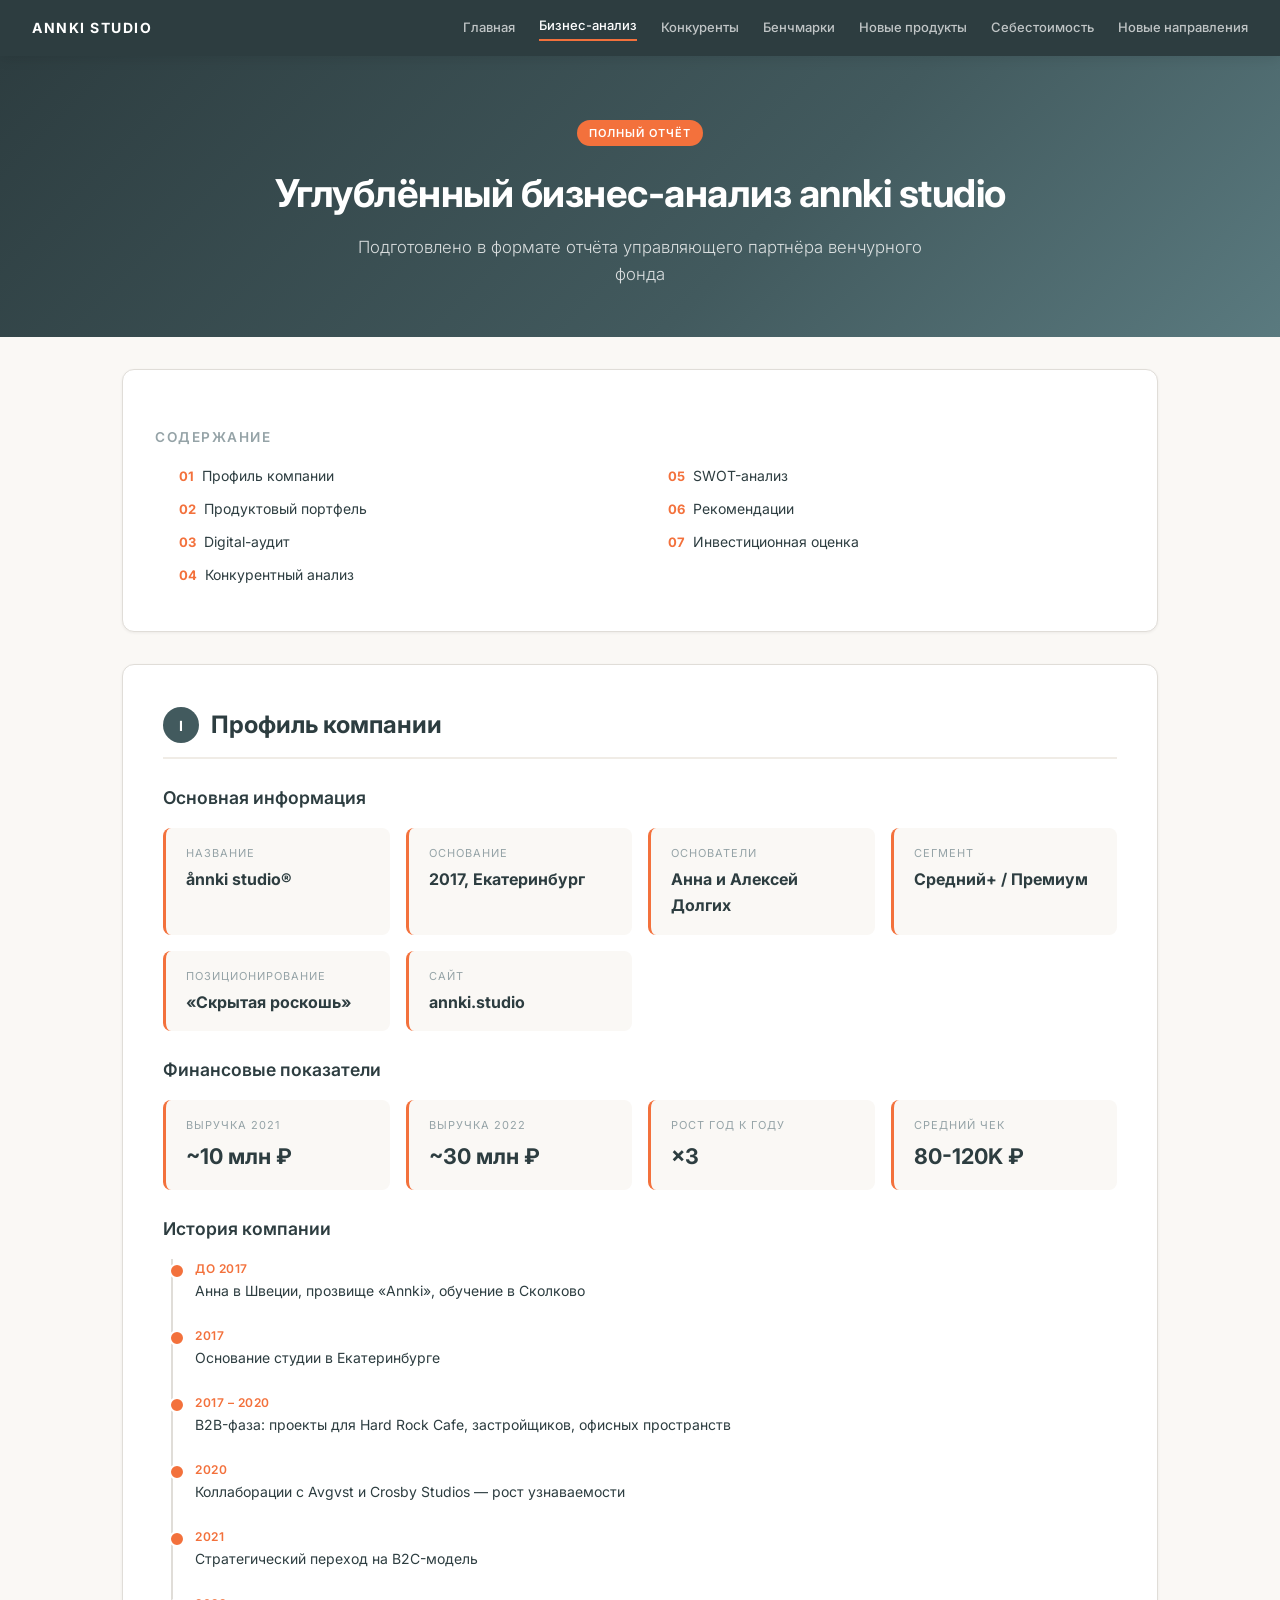
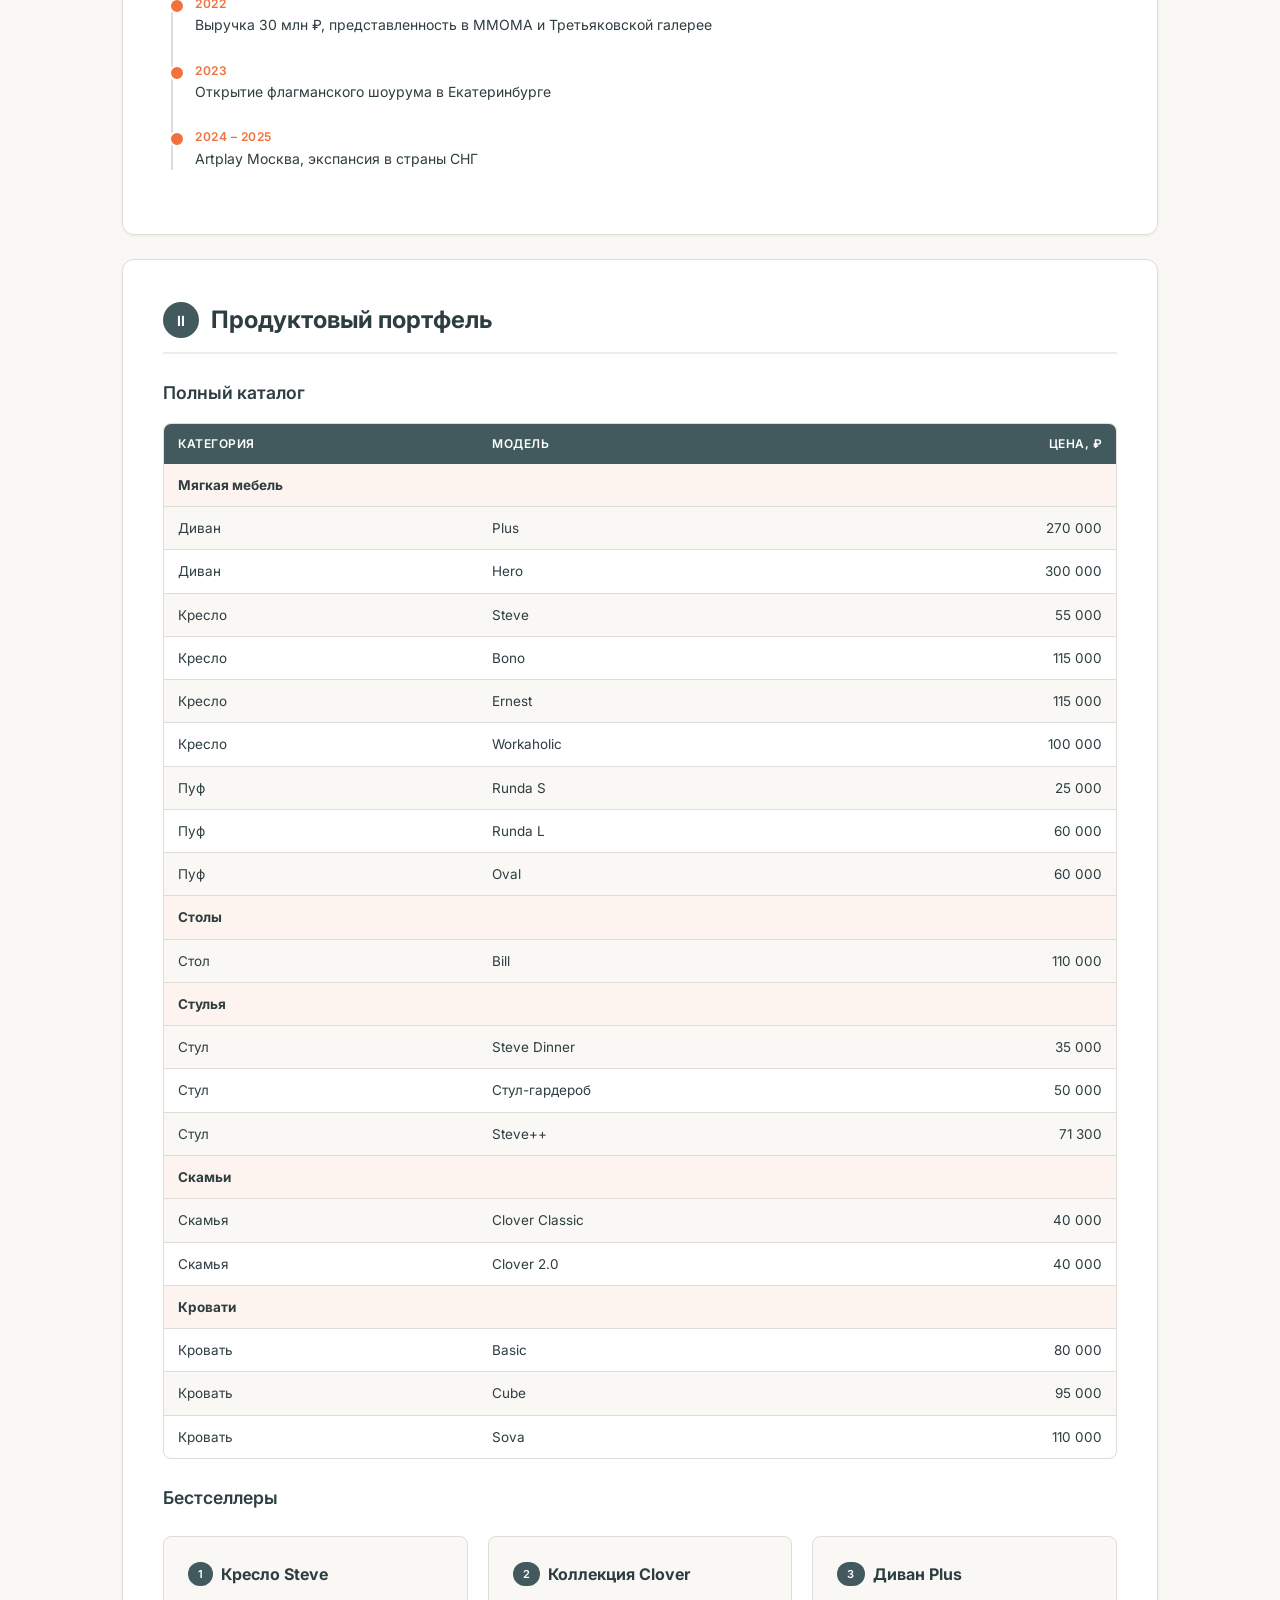
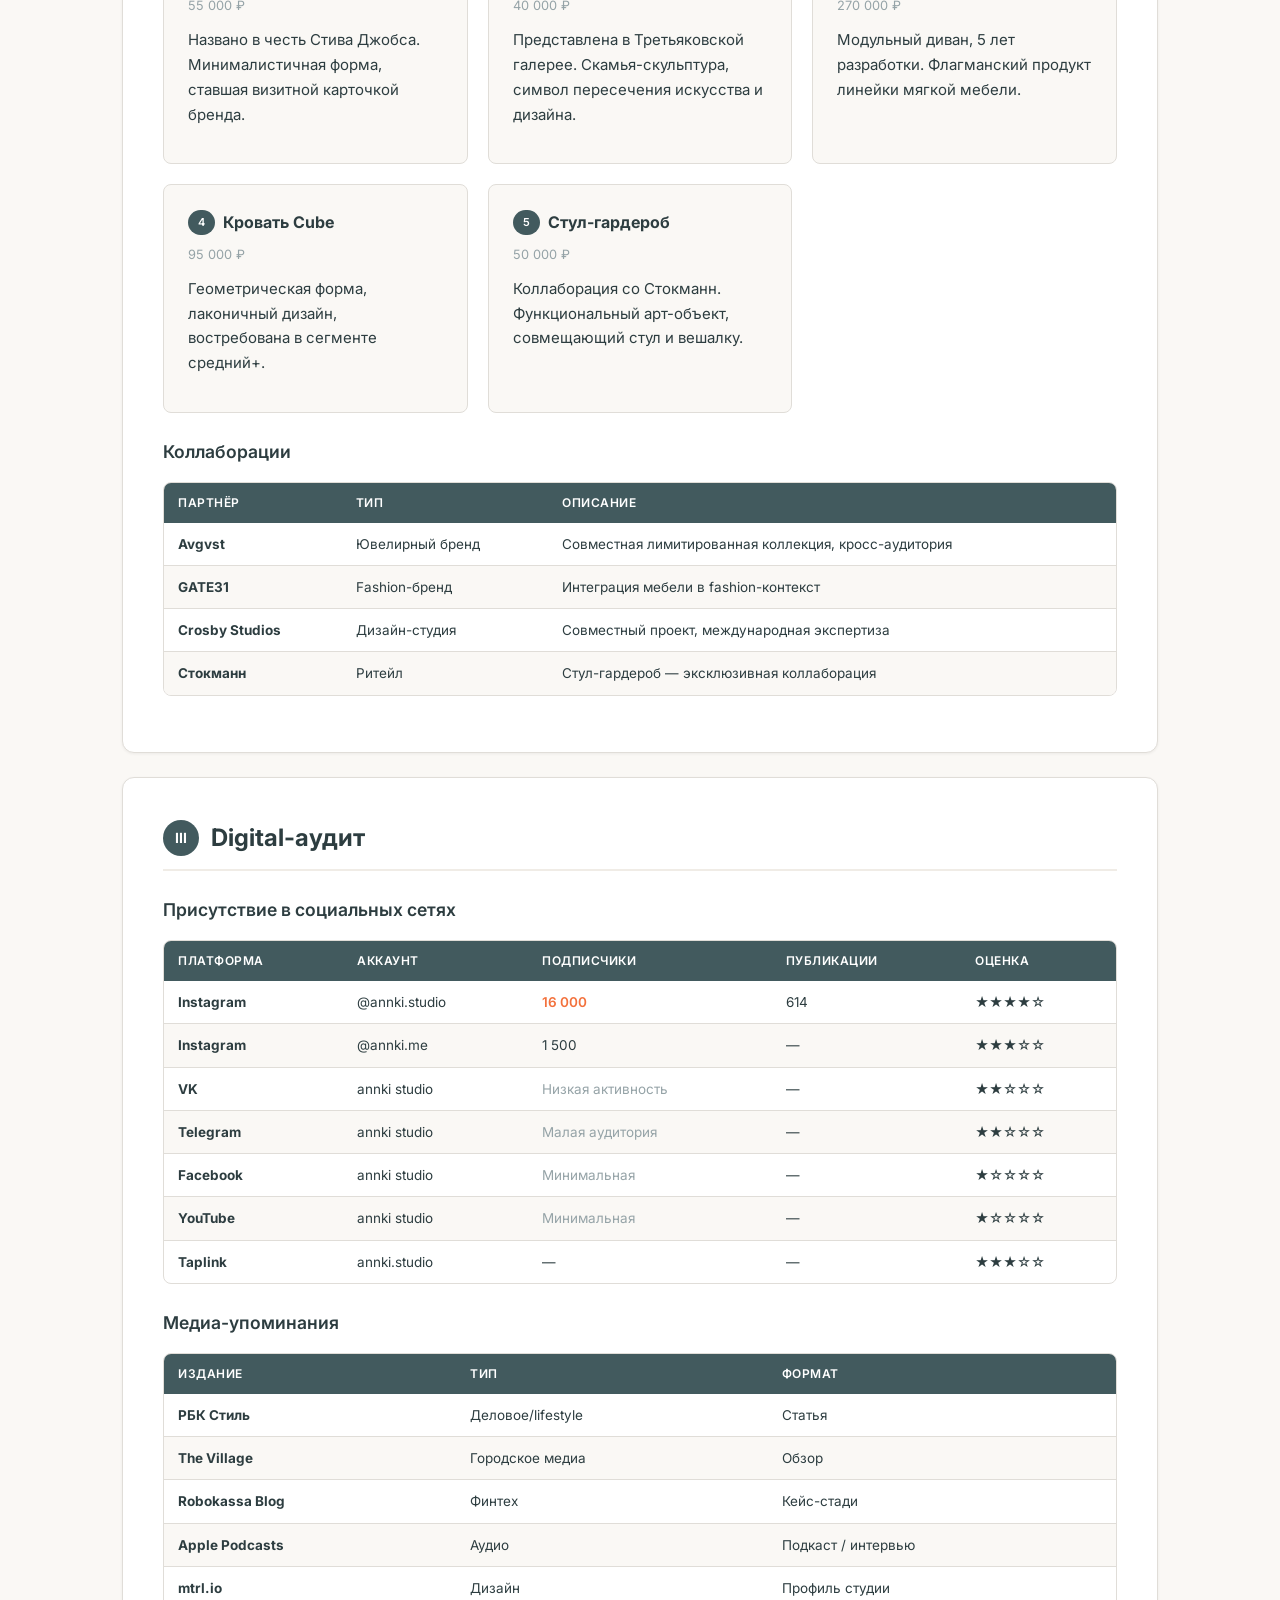
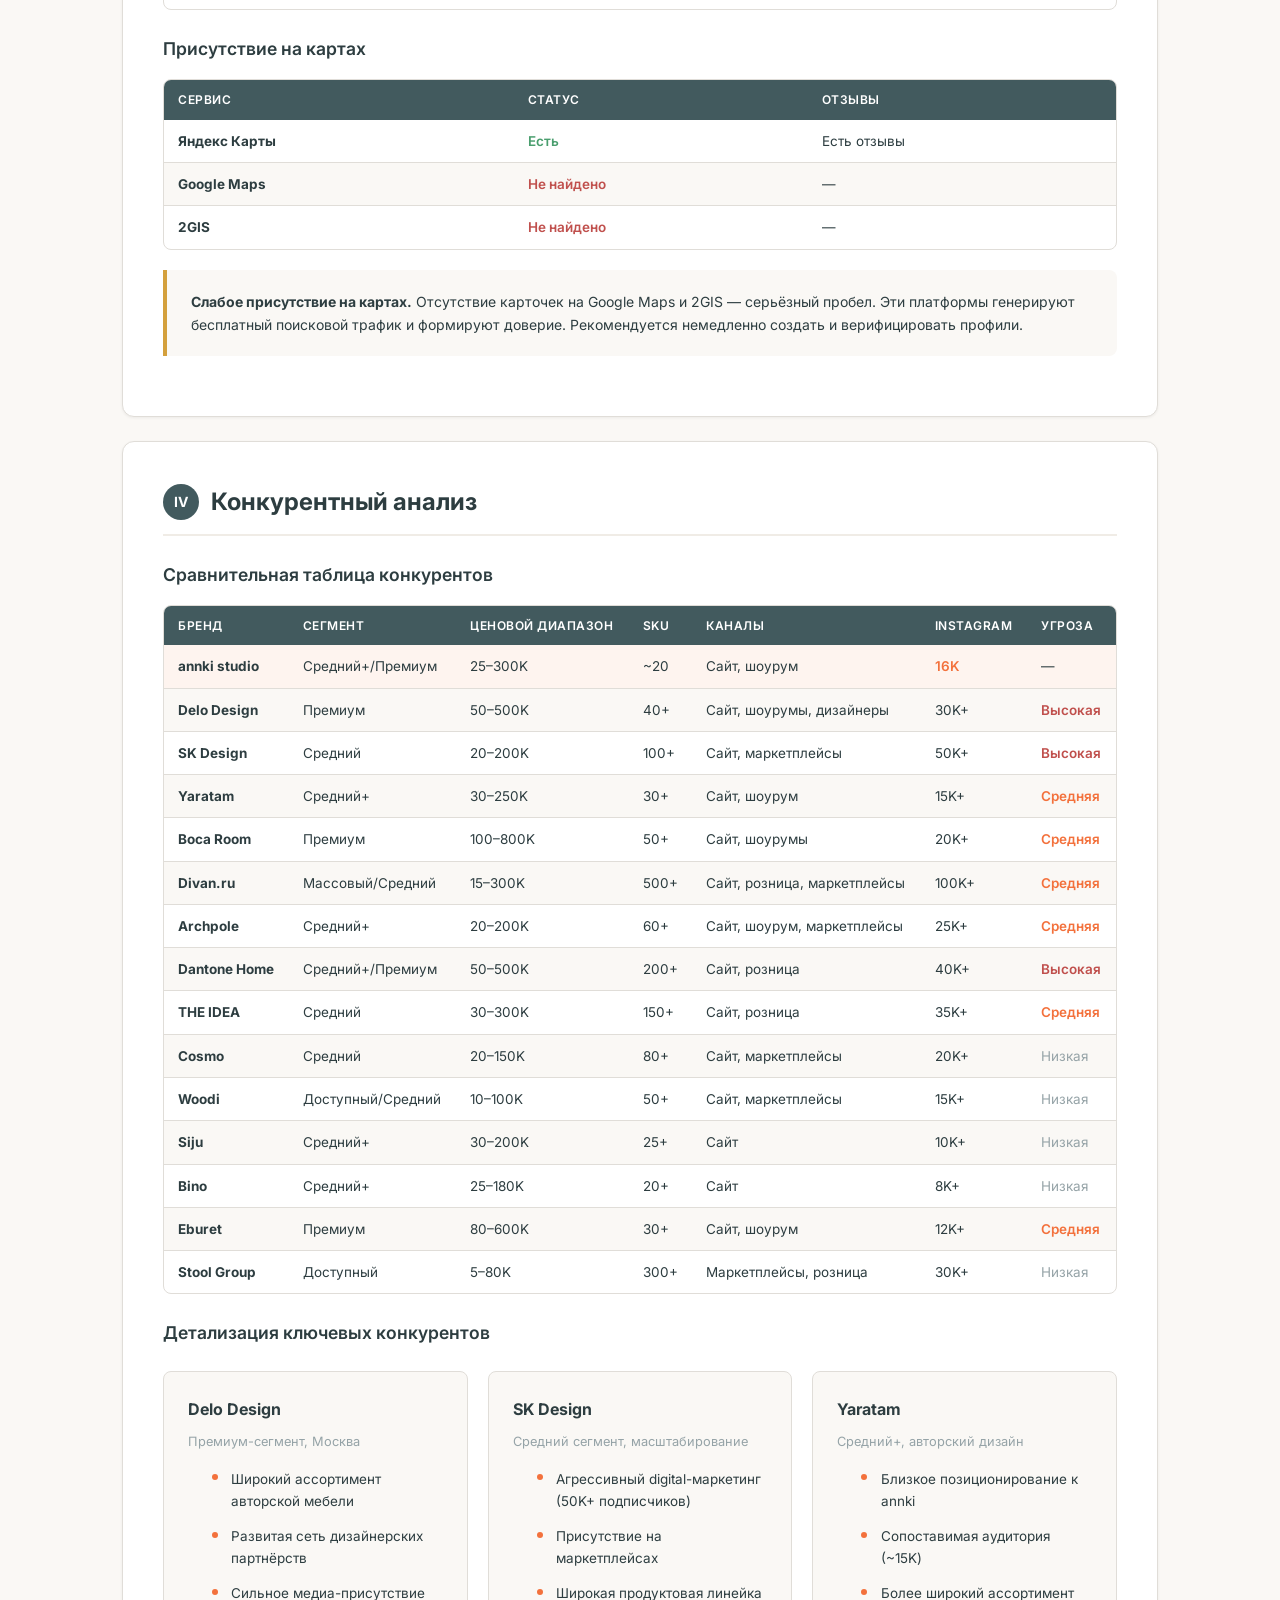
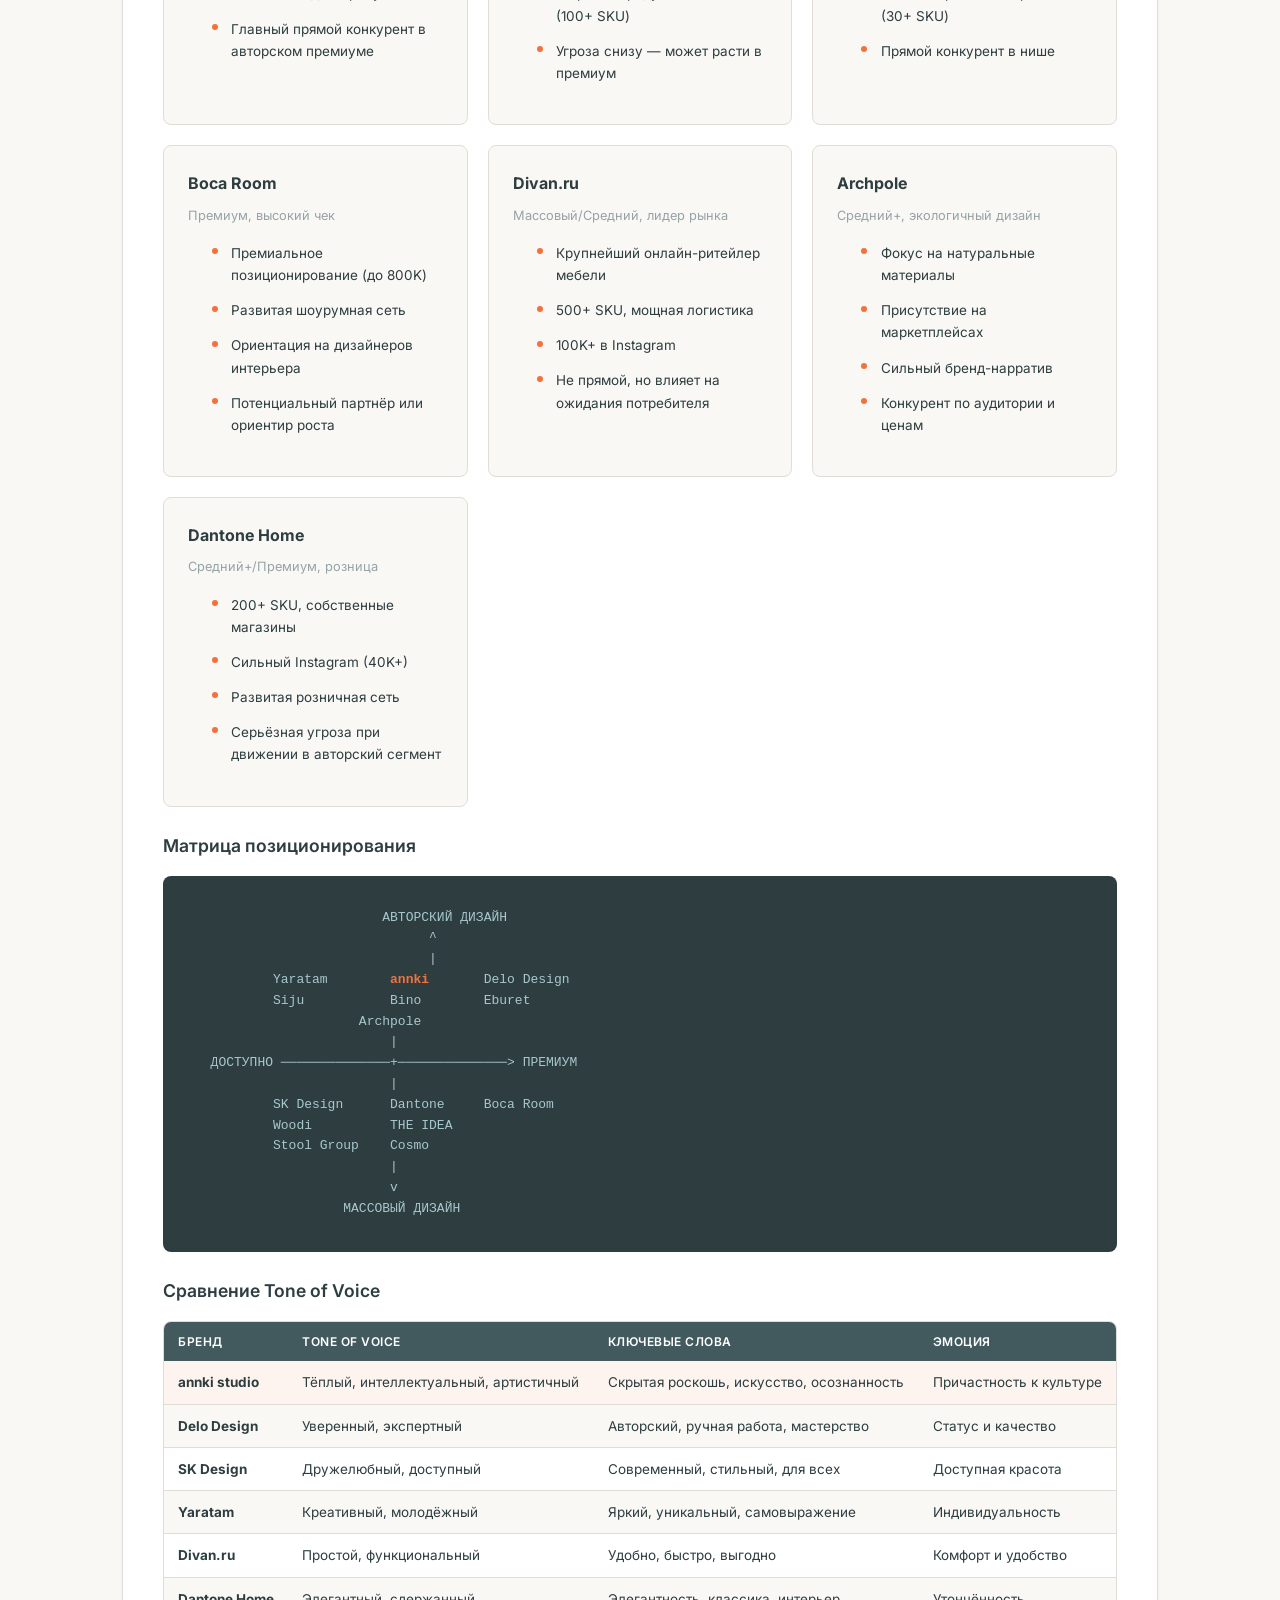
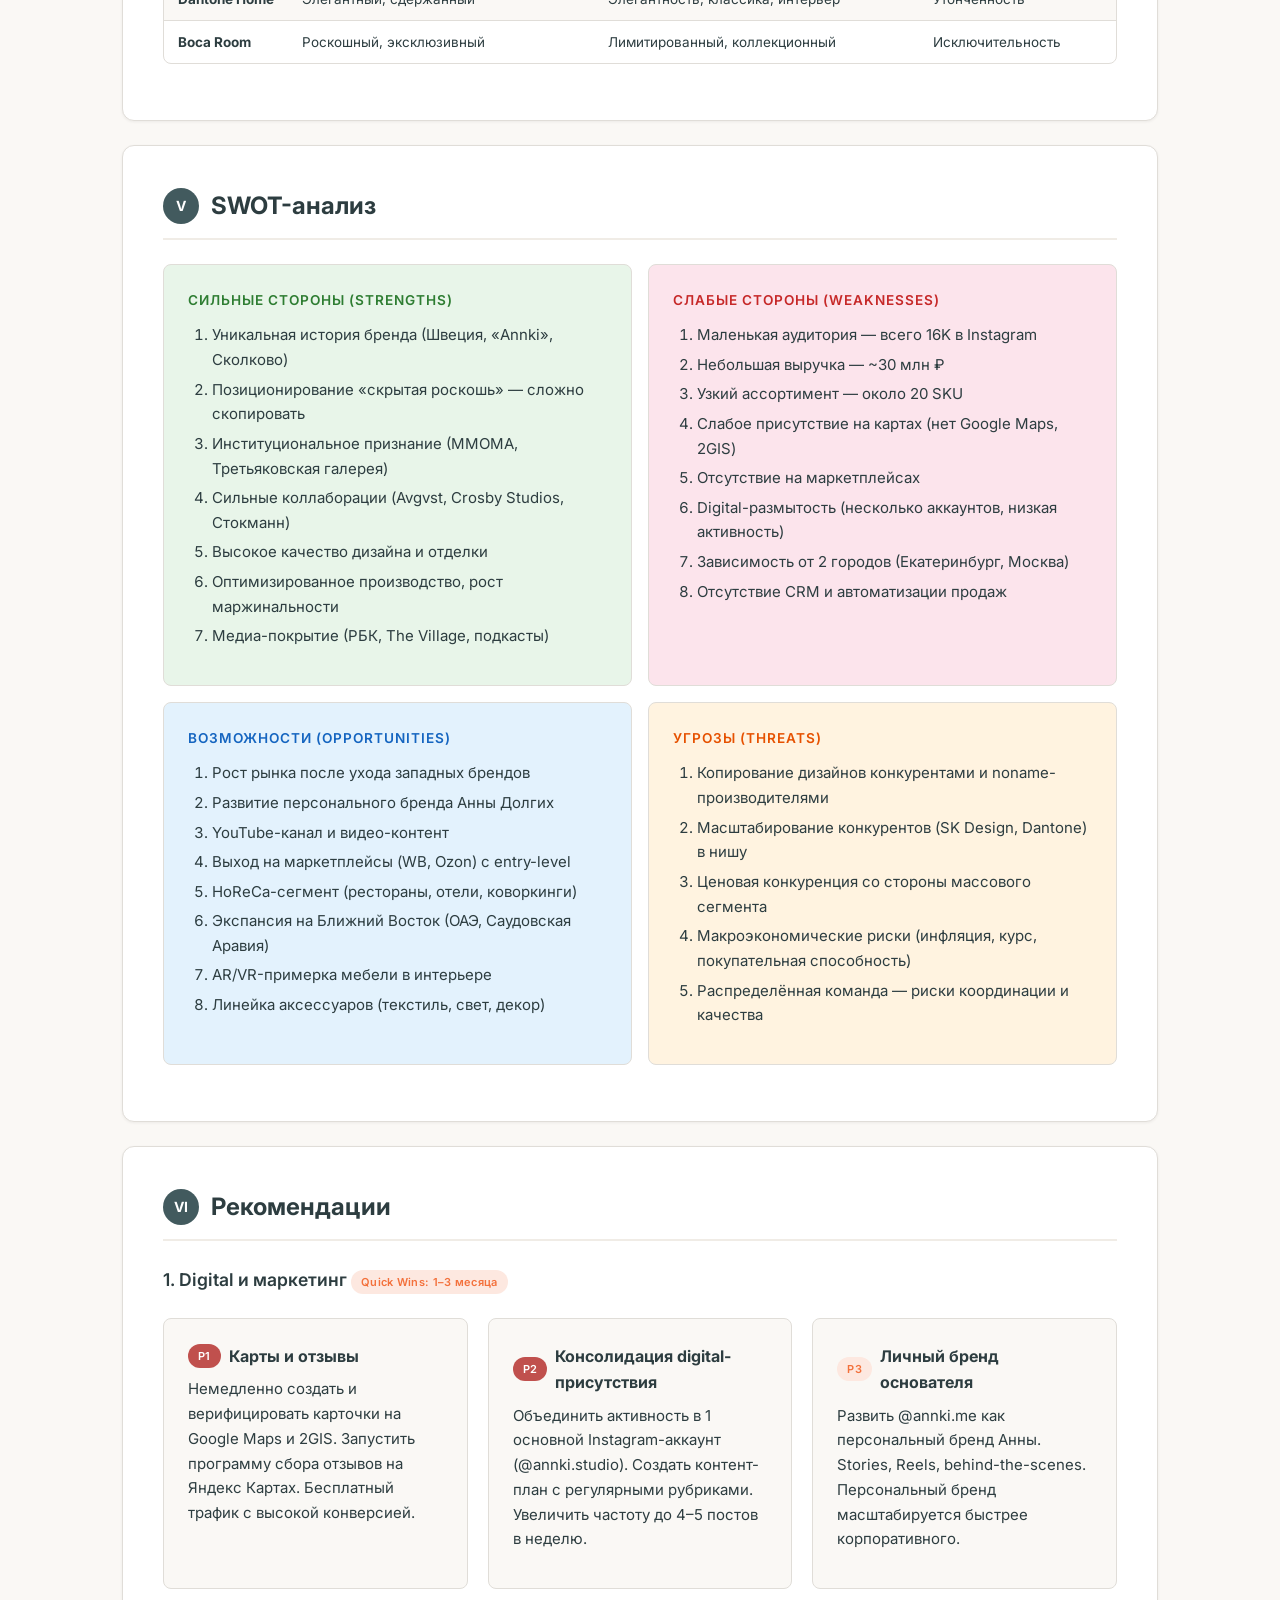
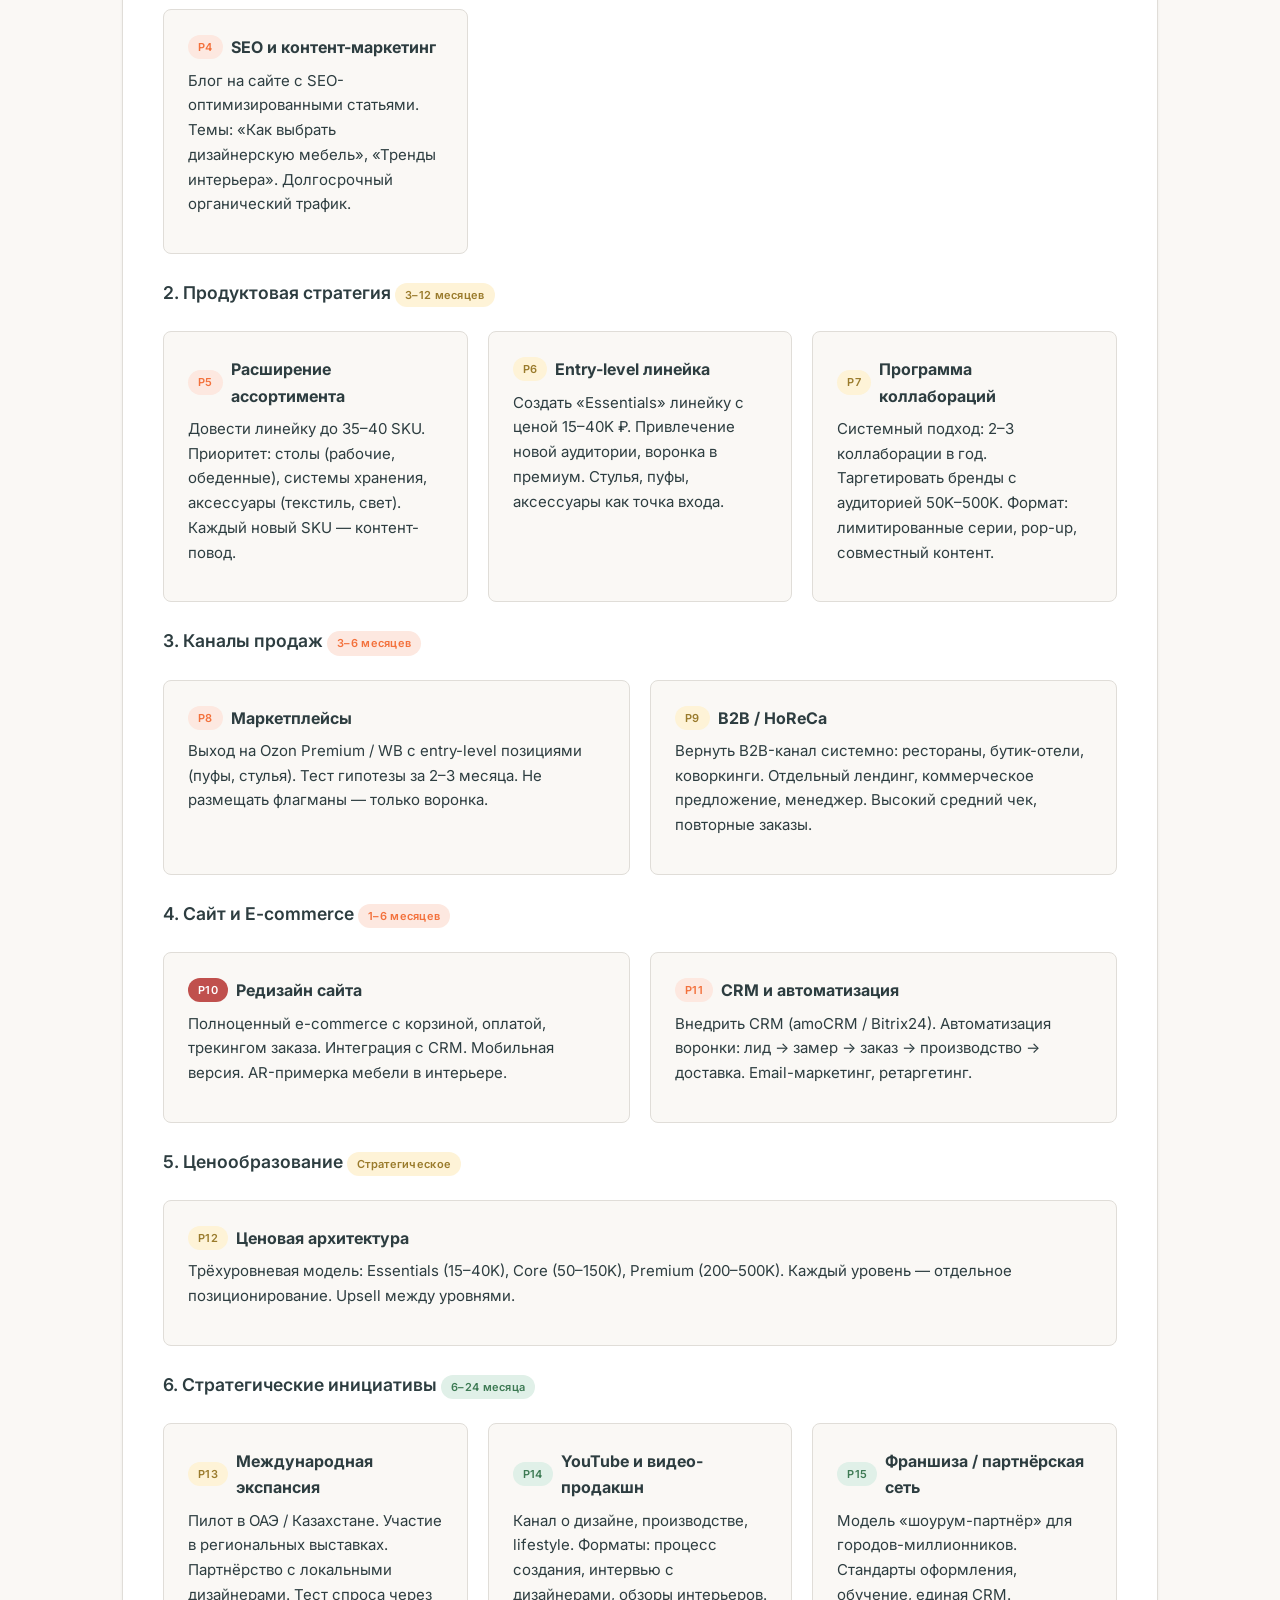
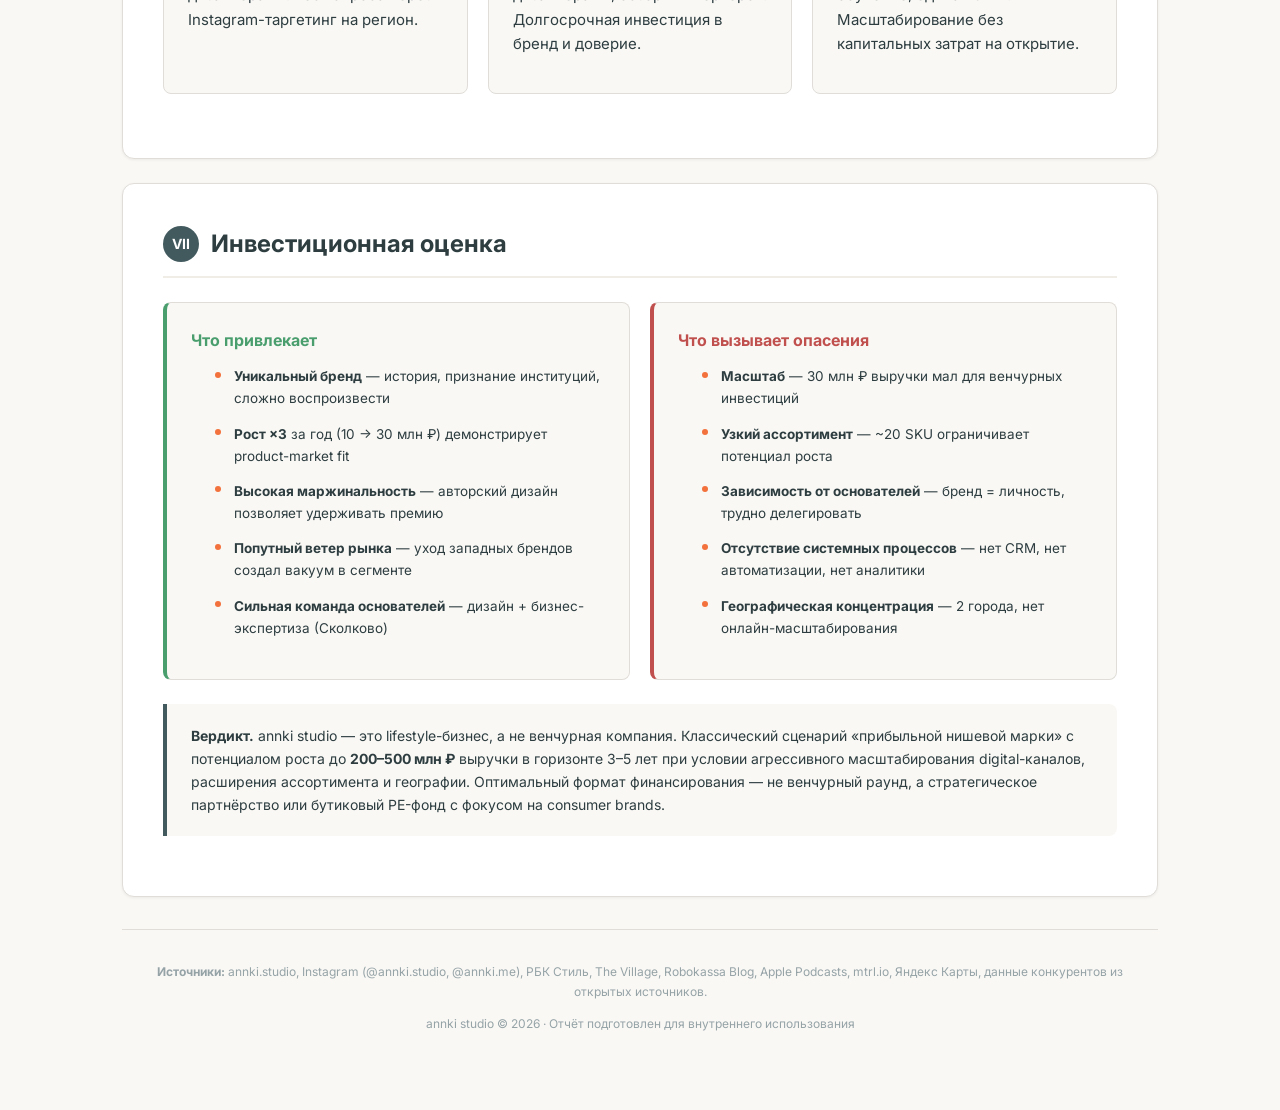
==== commit 14a2658e: "Добавлена страница «Новые направления» (Pet Furniture & Стеновые панели) Полная проработка двух напр" ====
--- a/analysis.html
+++ b/analysis.html
@@ -17,6 +17,7 @@
   <a href="benchmarks.html">Бенчмарки</a>
   <a href="new-products.html">Новые продукты</a>
   <a href="cost-analysis.html">Себестоимость</a>
+  <a href="new-directions.html">Новые направления</a>
 </nav>
 
 <!-- ── Hero ── -->
